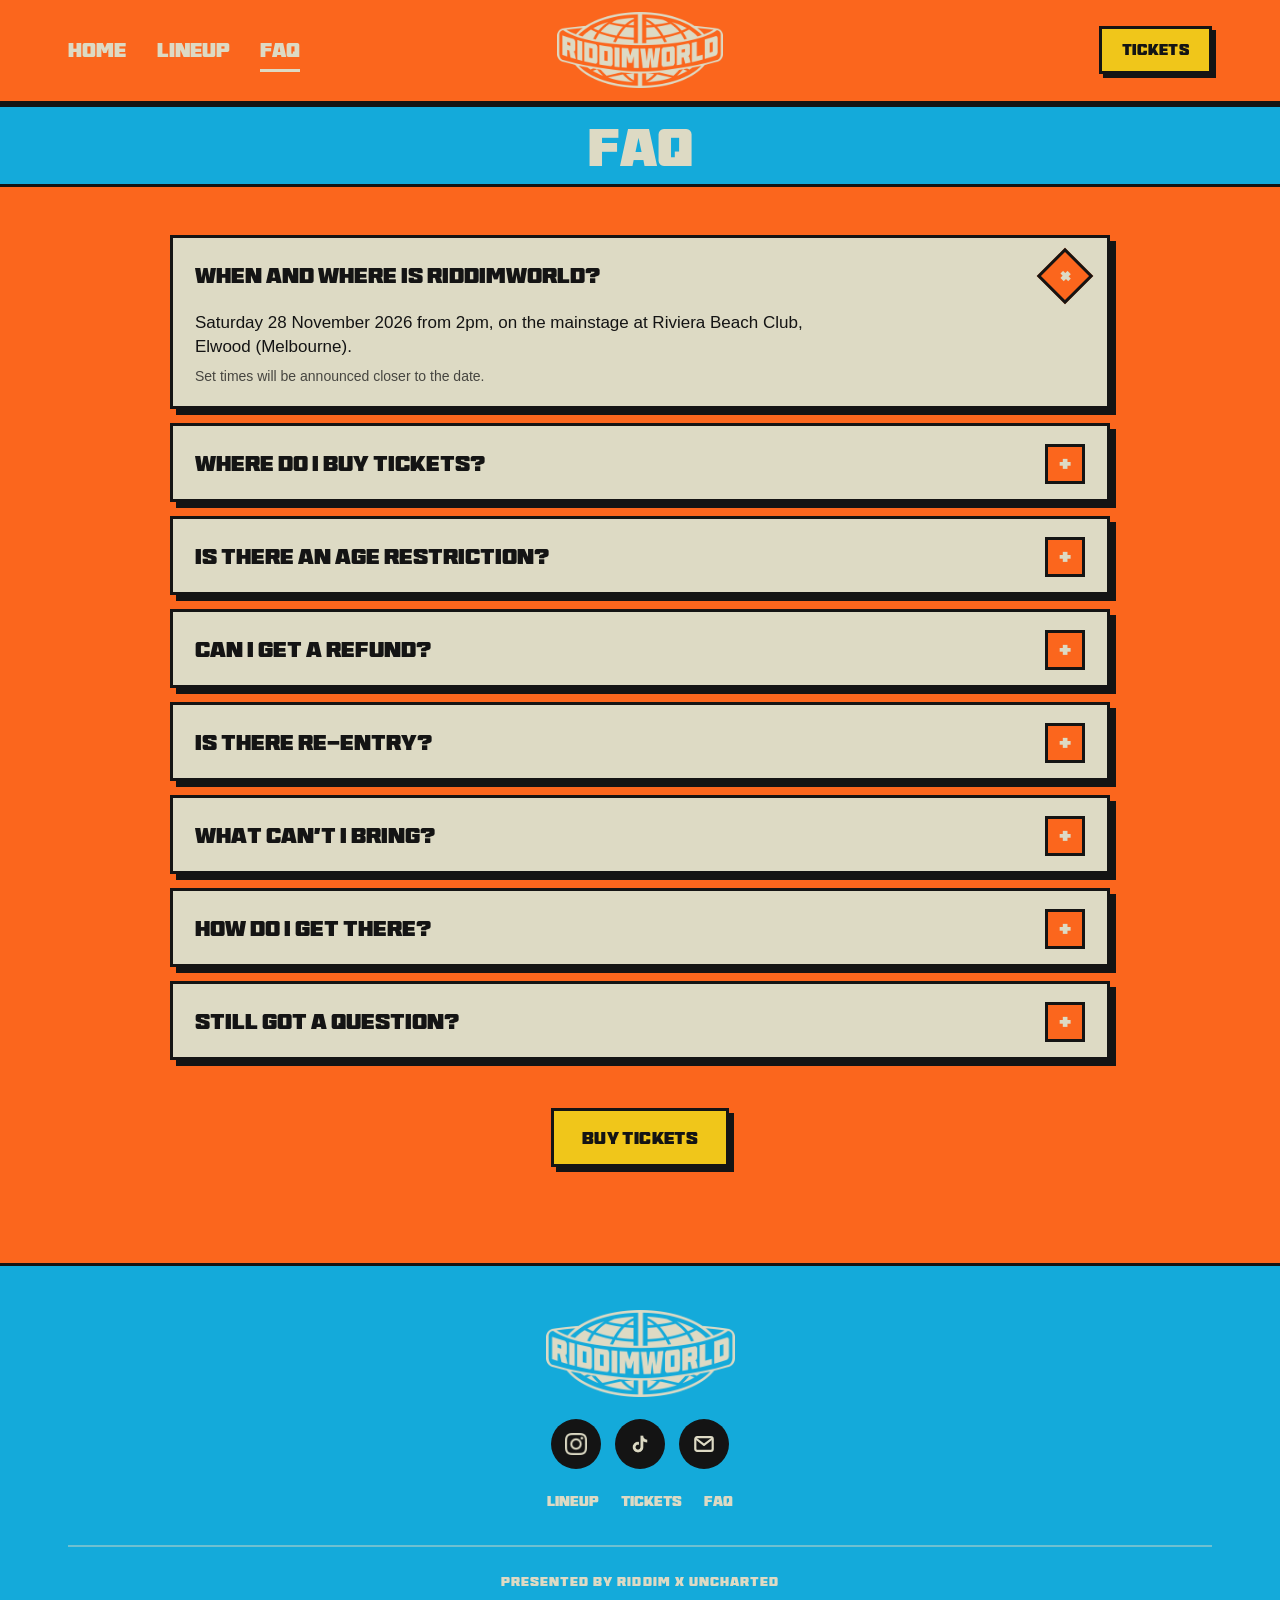
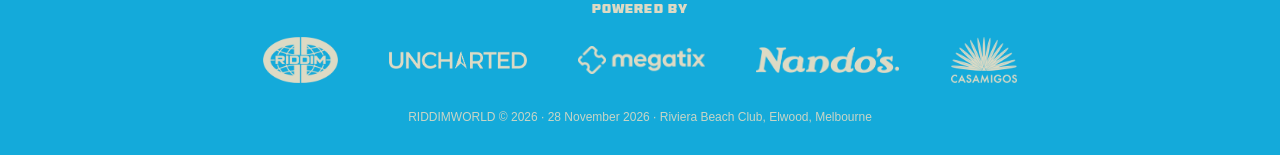
==== faq.html @ e8f15c2b "RIDDIMWORLD naming, contact email, SUPPORT tier, new tagline, footer credits, bigger nav + TikTok ic" ====
<!doctype html>
<html lang="en">
<head>
  <meta charset="utf-8">
  <meta name="viewport" content="width=device-width, initial-scale=1">
  <title>FAQ · RIDDIMWORLD</title>
  <meta name="description" content="Frequently asked questions for RIDDIMWORLD 2026 at Riviera Beach Club, Melbourne.">
  <meta name="theme-color" content="#fb661d">
  <!-- Social share preview (absolute URLs — update if the site moves to its own domain) -->
  <meta property="og:type" content="website">
  <meta property="og:title" content="FAQ · RIDDIMWORLD">
  <meta property="og:description" content="Frequently asked questions for RIDDIMWORLD 2026 at Riviera Beach Club, Melbourne.">
  <meta property="og:url" content="https://olu-git.github.io/riddimworld/faq.html">
  <meta property="og:image" content="https://olu-git.github.io/riddimworld/assets/og-image.jpg">
  <meta name="twitter:card" content="summary_large_image">
  <link rel="icon" type="image/png" href="assets/favicon.png">
  <link rel="apple-touch-icon" href="assets/apple-touch-icon.png">
  <link rel="preload" href="assets/fonts/BTBrikXL.woff" as="font" type="font/woff" crossorigin>
  <link rel="stylesheet" href="styles.css">
</head>
<body>

  <header class="site-header">
    <nav class="nav" aria-label="Main">
      <div class="nav-links">
        <a href="index.html">Home</a>
        <a href="index.html#lineup">Lineup</a>
        <a href="faq.html" aria-current="page">FAQ</a>
      </div>
      <a href="index.html" class="logo mask" aria-label="RIDDIMWORLD home"></a>
      <a href="tickets.html" class="btn nav-cta">Tickets</a>
    </nav>
  </header>

  <main>
    <h1 class="band">FAQ</h1>
    <section class="faq">
      <div class="wrap">
        <!-- DRAFT: answers marked TBC are waiting on official copy (the FAQ doc in Drive is still empty) -->
        <div class="faq-list">
        <details class="faq-item" open>
          <summary>When and where is RIDDIMWORLD?</summary>
          <div class="answer">Saturday 28 November 2026 from 2pm, on the mainstage at Riviera Beach Club, Elwood (Melbourne).<small>Set times will be announced closer to the date.</small></div>
        </details>
        <details class="faq-item">
          <summary>Where do I buy tickets?</summary>
          <div class="answer">Only through our <a href="tickets.html"><u>tickets page</u></a>, powered by Megatix.<small>Avoid third-party resellers. We can't guarantee tickets bought elsewhere.</small></div>
        </details>
        <details class="faq-item">
          <summary>Is there an age restriction?</summary>
          <div class="answer">Yes, RIDDIMWORLD is 18+.<small>Bring a valid photo ID. No ID, no entry.</small></div>
        </details>
        <details class="faq-item">
          <summary>Can I get a refund?</summary>
          <div class="answer">TBC<small>Refund and transfer terms follow the Megatix ticket policy for this event.</small></div>
        </details>
        <details class="faq-item">
          <summary>Is there re-entry?</summary>
          <div class="answer">TBC</div>
        </details>
        <details class="faq-item">
          <summary>What can't I bring?</summary>
          <div class="answer">TBC<small>A full list of prohibited items will be posted before the event.</small></div>
        </details>
        <details class="faq-item">
          <summary>How do I get there?</summary>
          <div class="answer">TBC<small>Transport, parking and rideshare details coming soon.</small></div>
        </details>
        <details class="faq-item">
          <summary>Still got a question?</summary>
          <div class="answer">Email us at <a href="mailto:info@riddim.com.au"><u>info@riddim.com.au</u></a> or DM <a href="https://www.instagram.com/riddimworld.au" target="_blank" rel="noopener"><u>@riddimworld.au</u></a> on Instagram.<small>Ticketing issues: support@megatix.com.au</small></div>
        </details>
        </div>
        <div class="faq-cta"><a class="btn" href="tickets.html">Buy Tickets</a></div>
      </div>
    </section>
  </main>

  <footer class="site-footer">
    <div class="wrap">
      <div class="footer-top">
        <a href="index.html" class="footer-logo mask" aria-label="RIDDIMWORLD home"></a>
        <div class="follow" aria-label="Follow RIDDIMWORLD">
          <a href="https://www.instagram.com/riddimworld.au" target="_blank" rel="noopener" aria-label="RIDDIMWORLD on Instagram"><span class="mask" style="--src:url(assets/icons/instagram.png)"></span></a>
          <a href="https://www.tiktok.com/@riddimworld.au" target="_blank" rel="noopener" aria-label="RIDDIMWORLD on TikTok"><span class="mask" style="--src:url(assets/icons/tiktok.png)"></span></a>
          <a href="mailto:info@riddim.com.au" aria-label="Email RIDDIMWORLD"><span class="mask" style="--src:url(assets/icons/email.svg)"></span></a>
        </div>
        <nav class="footer-nav" aria-label="Footer">
          <a href="index.html#lineup">Lineup</a>
          <a href="tickets.html">Tickets</a>
          <a href="faq.html">FAQ</a>
        </nav>
      </div>
      <div class="partners">
        <p class="label">Presented by RIDDIM x Uncharted</p>
        <p class="label">Powered by</p>
        <div class="partner-row">
          <span class="mask riddim" style="--src:url(assets/partners/riddim.png)" role="img" aria-label="RIDDIM"></span>
          <span class="mask uncharted" style="--src:url(assets/partners/uncharted.png)" role="img" aria-label="Uncharted"></span>
          <span class="mask megatix" style="--src:url(assets/partners/megatix.png)" role="img" aria-label="Megatix"></span>
          <span class="mask nandos" style="--src:url(assets/partners/nandos.png)" role="img" aria-label="Nando's"></span>
          <span class="mask casamigos" style="--src:url(assets/partners/casamigos.png)" role="img" aria-label="Casamigos"></span>
        </div>
      </div>
      <p class="footer-meta">RIDDIMWORLD © 2026 · 28 November 2026 · Riviera Beach Club, Elwood, Melbourne</p>
    </div>
  </footer>
</body>
</html>
---- styles.css ----
/* =====================================================================
   RIDDIMWORLD 2026 — shared styles
   Colours + type follow "RIDDIMWORLD Branding Guidelines V1.0"
   ===================================================================== */

@font-face {
  font-family: "BT Brik XL";
  src: url("assets/fonts/BTBrikXL.woff") format("woff");
  font-display: swap;
}

:root {
  /* Primary */
  --cream: #dddac4;
  --tangerine: #fb661d;
  --inferno: #ff3421;
  --aqua: #14aada;
  /* Secondary */
  --yellow: #f0c61a;
  --green: #3bab43;
  --navy: #342e72;
  --magenta: #e123cd;

  --ink: #141414;
  --display: "BT Brik XL", "Arial Black", Impact, sans-serif;            /* Headline */
  --sans: "Helvetica Neue", Helvetica, Arial, sans-serif;                /* Secondary + body */
  --gutter: clamp(16px, 4vw, 48px);
  --max: 1240px;
}

* { box-sizing: border-box; margin: 0; padding: 0; }
html { scroll-behavior: smooth; scroll-padding-top: 90px; }
body {
  min-height: 100vh; display: flex; flex-direction: column;
  background: var(--tangerine); color: var(--ink);
  font-family: var(--sans); font-weight: 500; line-height: 1.45;
  -webkit-font-smoothing: antialiased;
}
main { flex: 1; }
a { color: inherit; text-decoration: none; }
img { display: block; max-width: 100%; height: auto; }
h1, h2, h3, .display { font-family: var(--display); font-weight: 400; text-transform: uppercase; line-height: 1.02; }
.wrap { max-width: var(--max); margin: 0 auto; padding: 0 var(--gutter); }
.sr-only { position: absolute; width: 1px; height: 1px; overflow: hidden; clip: rect(0 0 0 0); white-space: nowrap; }

/* Single-colour brand marks: the PNGs are white-on-transparent, so they're used as masks
   and can take any palette colour via background-color. */
.mask { display: block; background: currentColor; -webkit-mask: var(--src) center / contain no-repeat; mask: var(--src) center / contain no-repeat; }

/* ---------- Buttons ---------- */
.btn {
  display: inline-flex; align-items: center; justify-content: center; gap: 8px;
  font-family: var(--display); text-transform: uppercase; font-size: 17px; letter-spacing: .02em;
  padding: 15px 28px 13px; border: 3px solid var(--ink);
  background: var(--yellow); color: var(--ink);
  box-shadow: 5px 5px 0 var(--ink); transition: transform .12s, box-shadow .12s;
}
.btn:hover { transform: translate(-2px, -2px); box-shadow: 7px 7px 0 var(--ink); }
.btn:active { transform: translate(2px, 2px); box-shadow: 2px 2px 0 var(--ink); }
.btn.ghost { background: var(--cream); }
.btn.dark { background: var(--ink); color: var(--cream); box-shadow: 5px 5px 0 var(--aqua); }
.btn.dark:hover { box-shadow: 7px 7px 0 var(--aqua); }

/* ---------- Header ---------- */
.site-header { position: sticky; top: 0; z-index: 50; background: var(--tangerine); border-bottom: 3px solid var(--ink); }
.nav {
  max-width: var(--max); margin: 0 auto; padding: 12px var(--gutter);
  display: grid; grid-template-columns: 1fr auto 1fr; align-items: center; gap: 12px;
}
.nav-links { display: flex; gap: clamp(14px, 2.4vw, 32px); font-family: var(--display); text-transform: uppercase; font-size: 20px; color: var(--cream); }
.nav-links a { position: relative; padding: 4px 0; }
.nav-links a::after {
  content: ""; position: absolute; left: 0; right: 0; bottom: -3px; height: 3px; background: var(--cream);
  transform: scaleX(0); transform-origin: left; transition: transform .2s;
}
.nav-links a:hover::after, .nav-links a[aria-current="page"]::after { transform: scaleX(1); }
.logo { width: clamp(120px, 13vw, 170px); aspect-ratio: 800 / 368; color: var(--cream); --src: url("assets/logo-riddimworld.png"); }
.nav-cta { justify-self: end; font-size: 15px; padding: 11px 20px 9px; box-shadow: 4px 4px 0 var(--ink); }
.nav-cta[aria-current="page"] { background: var(--cream); }

/* ---------- Section band (aqua title bar from the mockup) ---------- */
.band {
  background: var(--aqua); color: var(--cream); text-align: center;
  padding: 14px var(--gutter) 10px; font-size: clamp(28px, 4.4vw, 52px);
  border-top: 3px solid var(--ink); border-bottom: 3px solid var(--ink);
}

/* ---------- Hero ---------- */
.hero { background: var(--aqua); border-bottom: 3px solid var(--ink); }
.hero img { width: 100%; height: auto; }
.hero-bar {
  background: var(--inferno); color: var(--cream); border-bottom: 3px solid var(--ink);
}
.hero-bar .wrap {
  display: flex; flex-wrap: wrap; align-items: center; justify-content: space-between; gap: 16px 28px; padding-block: 18px;
}
.hero-bar p { font-family: var(--display); text-transform: uppercase; font-size: clamp(16px, 2vw, 24px); line-height: 1.15; }
.hero-bar p small { display: block; font-family: var(--sans); font-weight: 700; font-size: 14px; letter-spacing: .04em; opacity: .9; margin-top: 4px; }
.hero-bar .actions { display: flex; gap: 14px; flex-wrap: wrap; }

/* ---------- Marquee ("Meet your line-up", Afro Nation style) ---------- */
.marquee { background: var(--navy); color: var(--yellow); overflow: hidden; border-bottom: 3px solid var(--ink); }
.marquee-track { display: flex; width: max-content; animation: marquee 28s linear infinite; }
.marquee span {
  font-family: var(--display); text-transform: uppercase; white-space: nowrap;
  font-size: clamp(38px, 7vw, 96px); line-height: 1; padding: 18px 0 10px;
}
.marquee span::after { content: "✦"; color: var(--tangerine); margin: 0 .45em; font-size: .6em; vertical-align: .25em; }
@keyframes marquee { to { transform: translateX(-50%); } }
@media (prefers-reduced-motion: reduce) { .marquee-track { animation-duration: 60s; } }

/* ---------- Lineup ---------- */
.lineup { padding-bottom: 72px; }
.tier-title {
  display: flex; align-items: center; gap: 14px;
  margin: 56px 0 20px; color: var(--cream); font-size: clamp(22px, 2.6vw, 32px);
}
.tier-title::after { content: ""; flex: 1; height: 3px; background: var(--ink); }
.tier-title:first-child { margin-top: 44px; }
.cards { display: grid; gap: clamp(14px, 2vw, 24px); }
.cards.headliners { grid-template-columns: repeat(3, 1fr); }
/* 4 then 3, last row centred */
.cards.support { display: flex; flex-wrap: wrap; justify-content: center; }
.cards.support .card { width: calc((100% - 3 * clamp(14px, 2vw, 24px)) / 4); }
.cards.hosts { grid-template-columns: repeat(3, 1fr); }

.card { display: flex; flex-direction: column; gap: 10px; }
.photo {
  position: relative; aspect-ratio: 4 / 5; border-radius: 22px; overflow: hidden;
  border: 3px solid var(--ink); background: var(--c, var(--aqua));
  display: grid; place-items: center;
}
.photo img { position: absolute; inset: 0; width: 100%; height: 100%; object-fit: cover; object-position: top; transition: transform .35s; }
.card:hover .photo img { transform: scale(1.04); }
.photo .initial { font-family: var(--display); font-size: clamp(56px, 7vw, 96px); color: var(--cream); opacity: .9; }
.photo .badge {
  position: absolute; left: 0; bottom: 14px; z-index: 1;
  background: var(--inferno); color: var(--cream); font-family: var(--display); text-transform: uppercase;
  padding: 6px 14px 4px; font-size: clamp(18px, 2.2vw, 30px); line-height: 1;
}
.card h3 { color: var(--ink); font-size: clamp(15px, 1.5vw, 19px); }
.socials { display: flex; flex-wrap: wrap; gap: 12px; }
.socials a { width: 22px; height: 22px; color: var(--ink); transition: color .15s, transform .15s; }
.socials a:hover { color: var(--cream); transform: translateY(-2px); }
.cards.support .photo, .cards.hosts .photo { border-radius: 18px; }
.cards.support .socials a, .cards.hosts .socials a { width: 19px; height: 19px; }

/* ---------- Event info (home) ---------- */
.info { background: var(--cream); border-top: 3px solid var(--ink); border-bottom: 3px solid var(--ink); }
.info .wrap { display: grid; grid-template-columns: minmax(240px, 420px) 1fr; gap: clamp(24px, 5vw, 64px); align-items: center; padding-block: clamp(40px, 6vw, 80px); }
.info-flyer { width: 100%; border: 3px solid var(--ink); box-shadow: 10px 10px 0 var(--tangerine); }
.info h2 { font-size: clamp(30px, 4.4vw, 56px); color: var(--navy); margin-bottom: 22px; }
.facts { list-style: none; display: grid; grid-template-columns: 1fr 1fr; gap: 18px 28px; margin-bottom: 30px; }
.facts li { font-size: 17px; font-weight: 700; }
.facts li span {
  display: block; font-family: var(--display); text-transform: uppercase; font-size: 13px; letter-spacing: .04em;
  color: var(--tangerine); margin-bottom: 4px; font-weight: 400;
}
.facts a { text-decoration: underline; text-underline-offset: 3px; }

/* ---------- Ticket types ("What will your vibe be?") ---------- */
.vibes { padding: clamp(48px, 6vw, 84px) 0; }
.vibes h2 { color: var(--cream); font-size: clamp(30px, 5vw, 64px); text-align: center; margin-bottom: clamp(24px, 4vw, 44px); }
.vibe-grid { display: grid; grid-template-columns: 1fr 1fr; gap: clamp(16px, 3vw, 32px); }
.vibe {
  position: relative; overflow: hidden; display: flex; flex-direction: column; gap: 14px; min-height: 300px;
  padding: clamp(22px, 3vw, 36px); border: 3px solid var(--ink); box-shadow: 10px 10px 0 var(--ink);
  background: var(--aqua); color: var(--cream);
}
.vibe.vip { background: var(--navy); }
.vibe::before {
  content: ""; position: absolute; right: -60px; bottom: -40px; width: 320px; aspect-ratio: 800 / 368; opacity: .14;
  background: var(--cream); -webkit-mask: url("assets/logo-riddimworld.png") center / contain no-repeat; mask: url("assets/logo-riddimworld.png") center / contain no-repeat;
}
.vibe .kicker { font-family: var(--display); text-transform: uppercase; font-size: 14px; color: var(--yellow); }
.vibe h3 { font-size: clamp(28px, 3.6vw, 46px); }
.vibe p { max-width: 38ch; font-size: 16px; }
.vibe .btn { align-self: flex-start; margin-top: auto; position: relative; }

/* ---------- Tickets page ---------- */
.ticket-banner { height: clamp(170px, 28vw, 400px); background: #f2d6a8 url("assets/stage-banner.webp") center 65% / cover no-repeat; }
.tickets { padding: 36px 0 72px; }
.chips { display: flex; flex-wrap: wrap; justify-content: center; gap: 10px; margin-bottom: 28px; }
.chip {
  font-family: var(--display); text-transform: uppercase; font-size: clamp(13px, 1.4vw, 16px);
  padding: 8px 14px 6px; border: 3px solid var(--ink); background: var(--cream); color: var(--ink);
}
.chip:nth-child(2) { background: var(--inferno); color: var(--cream); }
.chip:nth-child(3) { background: var(--aqua); color: var(--cream); }
.chip:nth-child(4) { background: var(--navy); color: var(--cream); }
/* Megatix's white-label page is transparent around its ticket card, so the card sits straight on the brand background */
.ticket-embed { max-width: 860px; margin: 0 auto; }
.ticket-embed iframe { width: 100%; height: 700px; border: 0; display: block; }
.ticket-note { margin-top: 22px; text-align: center; font-size: 14px; font-weight: 700; }
.ticket-note a { text-decoration: underline; text-underline-offset: 3px; }

/* ---------- FAQ page ---------- */
.faq { padding: 48px 0 96px; }
.faq-list { max-width: 940px; margin: 0 auto; display: flex; flex-direction: column; gap: 14px; }
.faq-item { background: var(--cream); border: 3px solid var(--ink); box-shadow: 6px 6px 0 var(--ink); }
.faq-item summary {
  list-style: none; cursor: pointer; display: flex; justify-content: space-between; align-items: center; gap: 16px;
  padding: 18px 22px 15px; font-family: var(--display); text-transform: uppercase; font-size: clamp(16px, 2vw, 22px); line-height: 1.15;
}
.faq-item summary::-webkit-details-marker { display: none; }
.faq-item summary::after {
  content: "+"; flex: none; width: 34px; height: 34px; display: grid; place-items: center;
  background: var(--tangerine); color: var(--cream); border: 3px solid var(--ink); font-size: 22px; transition: transform .2s;
}
.faq-item[open] summary::after { transform: rotate(45deg); }
.faq-item .answer { padding: 0 22px 20px; font-size: 17px; max-width: 70ch; }
.faq-item .answer small { display: block; margin-top: 6px; font-size: 14px; opacity: .75; }
.faq-cta { text-align: center; margin-top: 48px; }

/* ---------- Footer ---------- */
.site-footer { background: var(--aqua); color: var(--cream); border-top: 3px solid var(--ink); padding: 44px 0 28px; }
.footer-top { display: flex; flex-direction: column; align-items: center; gap: 22px; }
.footer-logo { width: 190px; aspect-ratio: 800 / 368; color: var(--cream); --src: url("assets/logo-riddimworld.png"); }
.follow { display: flex; gap: 14px; }
.follow a {
  width: 50px; height: 50px; border-radius: 50%; background: var(--ink); color: var(--cream);
  display: grid; place-items: center; transition: transform .15s, background .15s;
}
.follow a:hover { transform: translateY(-3px); background: var(--navy); }
.follow .mask { width: 22px; height: 22px; }
.footer-nav { display: flex; gap: 22px; font-family: var(--display); text-transform: uppercase; font-size: 14px; }
.footer-nav a:hover { color: var(--ink); }
.partners { margin-top: 34px; padding-top: 26px; border-top: 2px solid rgba(221, 218, 196, .45); text-align: center; }
.partners .label { font-family: var(--display); text-transform: uppercase; font-size: 13px; letter-spacing: .08em; margin-bottom: 8px; }
.partners .label + .partner-row { margin-top: 18px; }
.partner-row { display: flex; flex-wrap: wrap; align-items: center; justify-content: center; gap: 22px clamp(24px, 4vw, 52px); }
.partner-row .mask { height: 34px; color: var(--cream); }
.partner-row .riddim { height: 46px; aspect-ratio: 3130 / 1920; }
.partner-row .uncharted { aspect-ratio: 790 / 103; height: 18px; }
.partner-row .megatix { aspect-ratio: 906 / 200; height: 28px; }
.partner-row .nandos { aspect-ratio: 2133 / 387; height: 26px; }
.partner-row .casamigos { aspect-ratio: 300 / 207; height: 46px; }
.footer-meta { text-align: center; font-size: 12px; margin-top: 26px; opacity: .9; }

/* ---------- Responsive ---------- */
@media (max-width: 960px) {
  .cards.support .card { width: calc((100% - 2 * clamp(14px, 2vw, 24px)) / 3); }
  .info .wrap { grid-template-columns: 1fr; }
  .info-flyer { max-width: 420px; }
}
@media (max-width: 720px) {
  .nav { grid-template-columns: auto 1fr auto; }
  .logo { grid-column: 1; grid-row: 1; }
  .nav-cta { grid-column: 3; grid-row: 1; }
  .nav-links { grid-column: 1 / -1; grid-row: 2; justify-content: center; font-size: 17px; }
  .cards.headliners, .cards.hosts { grid-template-columns: repeat(2, 1fr); }
  .cards.support .card { width: calc((100% - clamp(14px, 2vw, 24px)) / 2); }
  .cards.support .card:last-child:nth-child(odd) .photo { aspect-ratio: 4 / 5; }
  /* odd card out (e.g. NSG) spans the full row instead of sitting alone */
  .cards .card:last-child:nth-child(odd) { grid-column: 1 / -1; }
  .cards .card:last-child:nth-child(odd) .photo { aspect-ratio: 16 / 10; }
  .vibe-grid { grid-template-columns: 1fr; }
  .facts { grid-template-columns: 1fr; }
  .hero-bar .wrap { flex-direction: column; align-items: flex-start; }
  .hero-bar .actions, .info-actions { width: 100%; }
  .hero-bar .actions .btn, .info-actions .btn { flex: 1; padding-inline: 12px; font-size: 15px; }
  .ticket-embed iframe { height: 85vh; }
}
.info-actions { display: flex; gap: 14px; flex-wrap: wrap; }

/* ---------- Lineup entrance: acts slide in from off-screen, in billing order ---------- */
.lineup { overflow-x: clip; }
.js-slide .card { opacity: 0; transform: translateX(var(--from, -110vw)); }
.js-slide .card.in {
  opacity: 1; transform: none;
  transition: transform .9s cubic-bezier(.2, .9, .25, 1.05) var(--delay, 0s), opacity .4s ease var(--delay, 0s);
}

/* TikTok glyph is drawn smaller within its PNG, so scale it up to match Instagram/Email */
.follow a[aria-label*="TikTok"] .mask { width: 28px; height: 28px; }
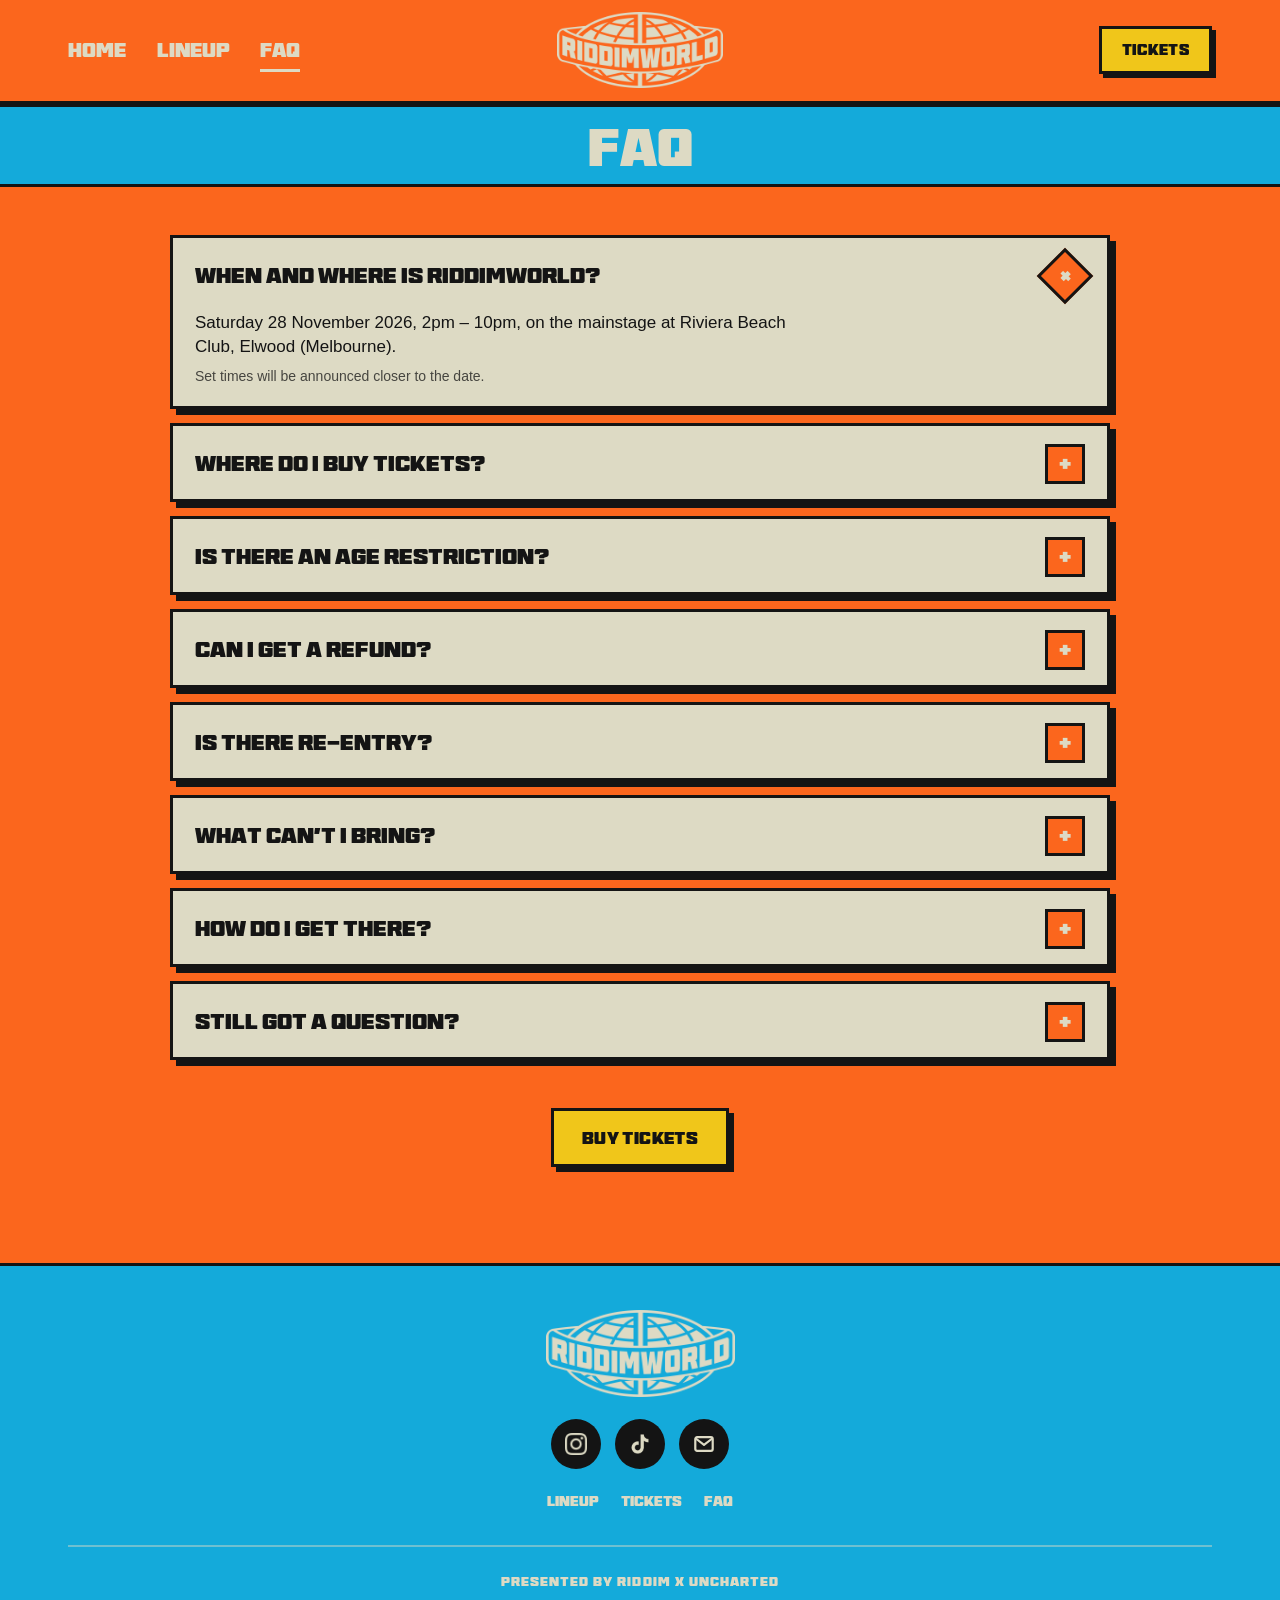
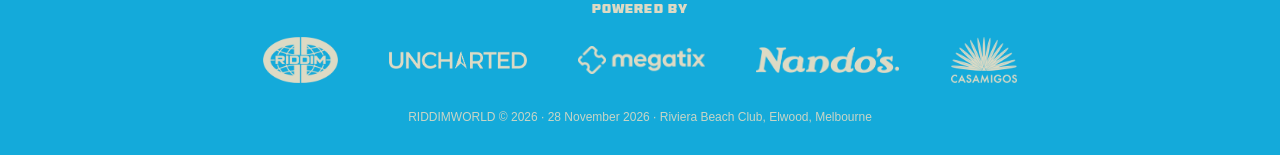
==== commit 735d5b5b: "Event time 2pm – 10pm (per Megatix listing) Co-Authored-By: Claude Opus 5.5 <noreply@anthropic.com>" ====
--- a/faq.html
+++ b/faq.html
@@ -40,7 +40,7 @@
         <div class="faq-list">
         <details class="faq-item" open>
           <summary>When and where is RIDDIMWORLD?</summary>
-          <div class="answer">Saturday 28 November 2026 from 2pm, on the mainstage at Riviera Beach Club, Elwood (Melbourne).<small>Set times will be announced closer to the date.</small></div>
+          <div class="answer">Saturday 28 November 2026, 2pm – 10pm, on the mainstage at Riviera Beach Club, Elwood (Melbourne).<small>Set times will be announced closer to the date.</small></div>
         </details>
         <details class="faq-item">
           <summary>Where do I buy tickets?</summary>
--- a/styles.css
+++ b/styles.css
@@ -272,4 +272,4 @@
 }
 
 /* TikTok glyph is drawn smaller within its PNG, so scale it up to match Instagram/Email */
-.follow a[aria-label*="TikTok"] .mask { width: 28px; height: 28px; }
+.follow a[aria-label*="TikTok"] .mask { width: 32px; height: 32px; }
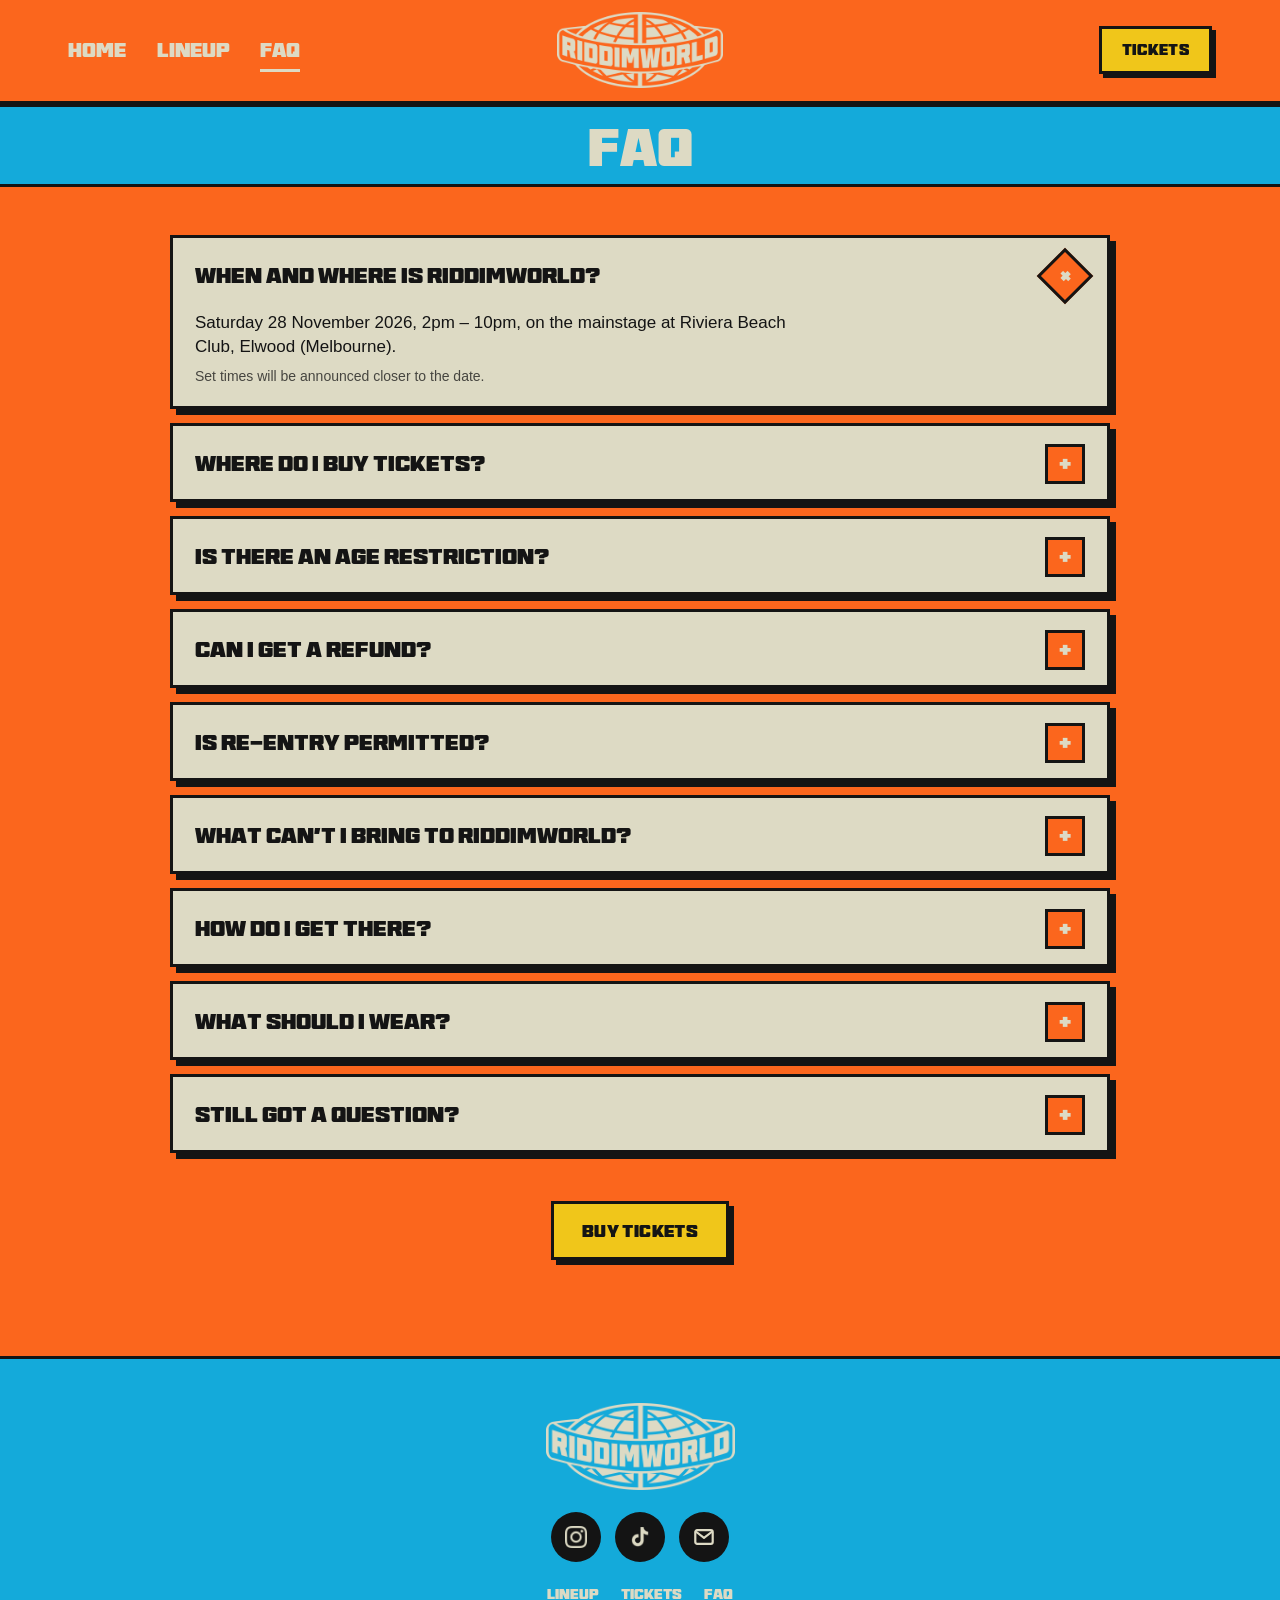
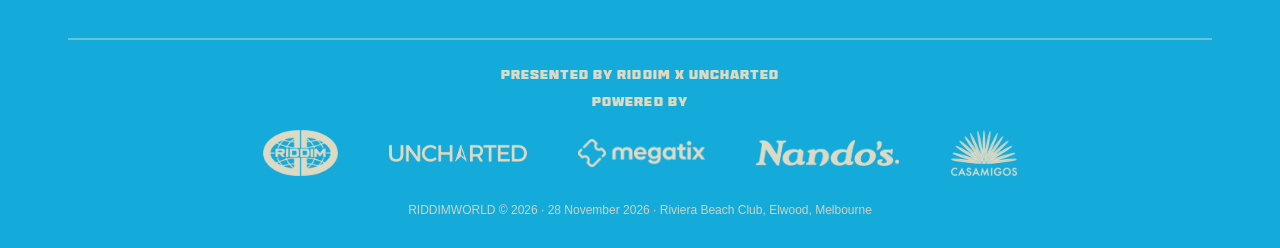
==== commit 6bb5ea69: "Add official FAQ copy: refunds, re-entry, prohibited items, getting there, what to wear Co-Authored-" ====
--- a/faq.html
+++ b/faq.html
@@ -36,7 +36,6 @@
     <h1 class="band">FAQ</h1>
     <section class="faq">
       <div class="wrap">
-        <!-- DRAFT: answers marked TBC are waiting on official copy (the FAQ doc in Drive is still empty) -->
         <div class="faq-list">
         <details class="faq-item" open>
           <summary>When and where is RIDDIMWORLD?</summary>
@@ -52,19 +51,23 @@
         </details>
         <details class="faq-item">
           <summary>Can I get a refund?</summary>
-          <div class="answer">TBC<small>Refund and transfer terms follow the Megatix ticket policy for this event.</small></div>
+          <div class="answer"><p>All ticket sales are final, and refunds will not be provided for change of mind or inability to attend. Refunds may be available to customers who selected Refundable Ticket Protection at checkout, subject to XCover’s terms and conditions. If you did not purchase this protection, you will not be eligible for a refund except where required by Australian Consumer Law or in the event of an event cancellation or other circumstances where a refund is required by law.</p><p>For more information about your ticket protection, please refer to your XCover policy.</p></div>
         </details>
         <details class="faq-item">
-          <summary>Is there re-entry?</summary>
-          <div class="answer">TBC</div>
+          <summary>Is re-entry permitted?</summary>
+          <div class="answer"><p>No, RIDDIMWORLD operates a strict no re-entry policy. Once you leave the festival, you will not be permitted to return, so please plan accordingly.</p></div>
         </details>
         <details class="faq-item">
-          <summary>What can't I bring?</summary>
-          <div class="answer">TBC<small>A full list of prohibited items will be posted before the event.</small></div>
+          <summary>What can’t I bring to RIDDIMWORLD?</summary>
+          <div class="answer"><p>For the safety and comfort of all attendees, the following items are not permitted inside RIDDIMWORLD:</p><ul><li>Alcohol or beverages purchased outside the venue</li><li>Illegal drugs or prohibited substances</li><li>Weapons, including knives and items that could be used as weapons</li><li>Glass bottles, glass containers or other breakable glass items</li><li>Professional cameras, recording equipment or drones without prior approval</li><li>Large bags, suitcases or oversized backpacks</li><li>Flares, fireworks, smoke bombs or other pyrotechnics</li><li>Any item that could pose a safety risk to other attendees</li><li>Any items prohibited by the venue or event security</li></ul><p>All attendees are subject to security screening upon entry. RIDDIMWORLD reserves the right to refuse entry or confiscate prohibited items in accordance with venue policies and applicable law.</p><p>Please note that this list may be updated before the event.</p></div>
         </details>
         <details class="faq-item">
           <summary>How do I get there?</summary>
-          <div class="answer">TBC<small>Transport, parking and rideshare details coming soon.</small></div>
+          <div class="answer"><p>RIDDIMWORLD will take place at Riviera Beach Club, located at <a href="https://www.google.com/maps/search/?api=1&amp;query=42B+Marine+Parade+Elwood+VIC+3184" target="_blank" rel="noopener"><u>42B Marine Parade, Elwood VIC 3184</u></a>.</p><ul><li><strong>Public Transport:</strong> We recommend taking public transport to the venue. Tram routes 16 and 96 service the St Kilda area, with a walk to the venue. Plan your journey using the <a href="https://www.ptv.vic.gov.au/" target="_blank" rel="noopener"><u>PTV website</u></a>.</li><li><strong>Rideshare &amp; Drop-off:</strong> Uber and taxis are recommended. Please allow extra time for traffic and follow event-day drop-off instructions, which will be shared closer to the event.</li><li><strong>Parking:</strong> Parking in the surrounding area is limited, so we recommend using public transport or rideshare where possible.</li></ul><p>Plan your trip ahead of time and allow extra time to get to the festival.</p></div>
+        </details>
+        <details class="faq-item">
+          <summary>What should I wear?</summary>
+          <div class="answer"><p>RIDDIMWORLD is an outdoor festival, so come dressed for a day in the sun! We recommend festival fits, breathable clothing and comfortable footwear such as sneakers, as you'll be on your feet dancing throughout the day.</p></div>
         </details>
         <details class="faq-item">
           <summary>Still got a question?</summary>
--- a/styles.css
+++ b/styles.css
@@ -271,5 +271,9 @@
   transition: transform .9s cubic-bezier(.2, .9, .25, 1.05) var(--delay, 0s), opacity .4s ease var(--delay, 0s);
 }
 
-/* TikTok glyph is drawn smaller within its PNG, so scale it up to match Instagram/Email */
-.follow a[aria-label*="TikTok"] .mask { width: 32px; height: 32px; }
+/* TikTok icon file is trimmed to the glyph; 20px here matches its previous on-screen size */
+.follow a[aria-label*="TikTok"] .mask { width: 20px; height: 20px; }
+
+.faq-item .answer p + p, .faq-item .answer ul + p, .faq-item .answer p + ul { margin-top: 10px; }
+.faq-item .answer ul { padding-left: 22px; display: grid; gap: 6px; }
+.faq-item .answer a { text-underline-offset: 3px; }
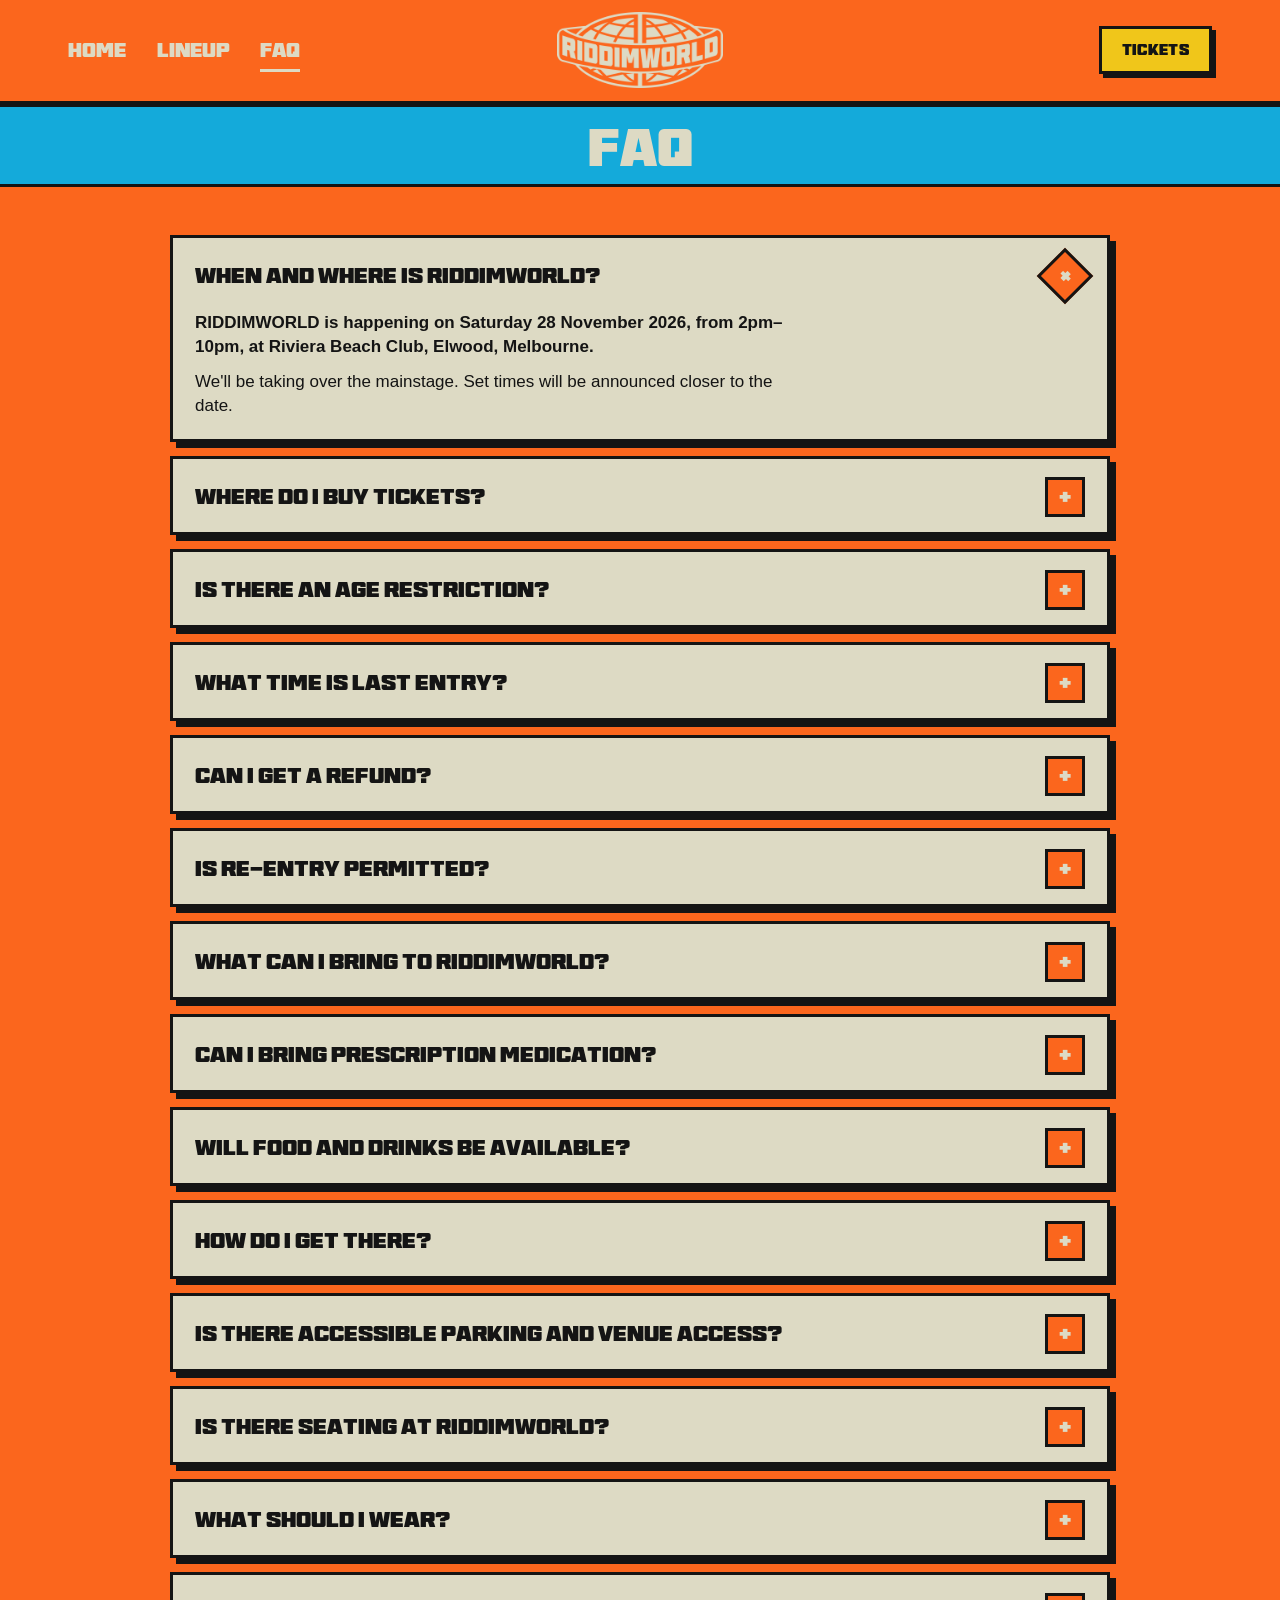
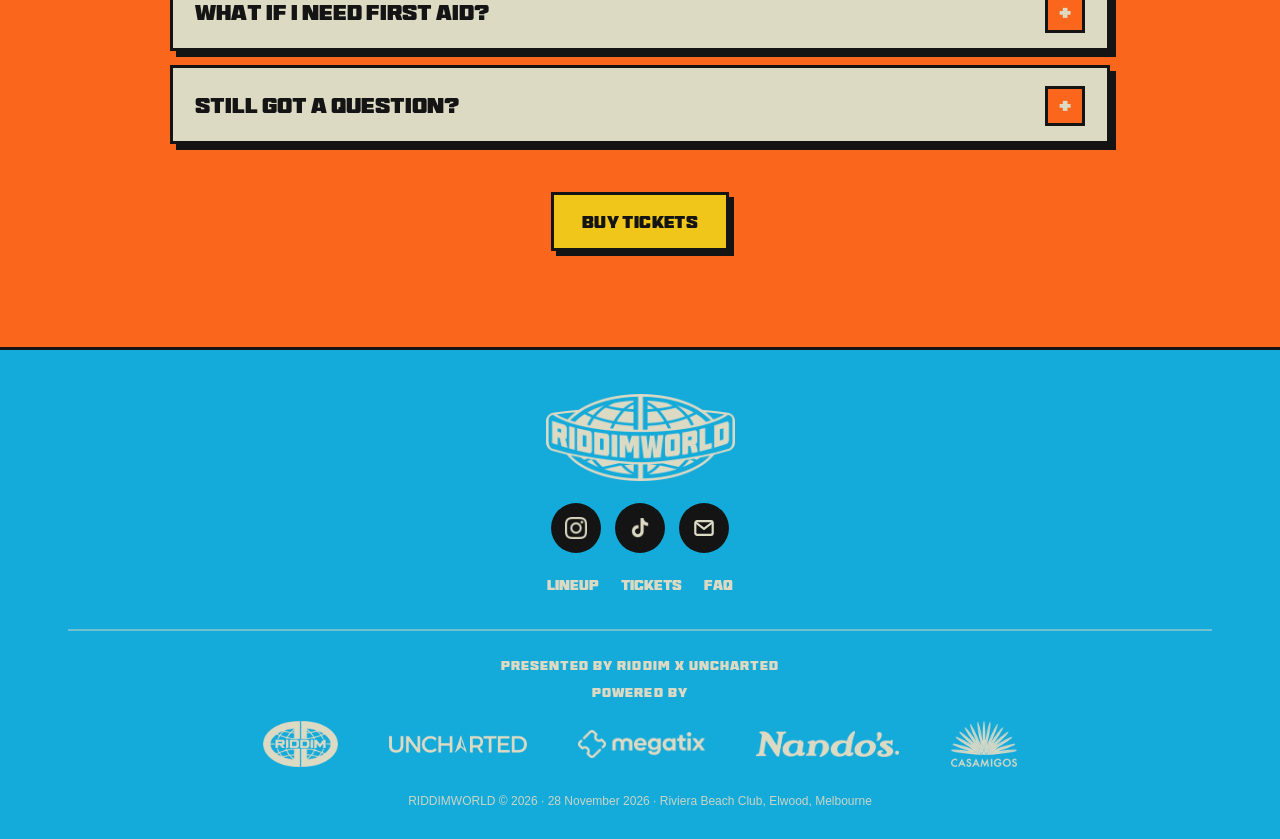
==== commit dbfc03bf: "Update FAQ from Meron's WEBSITE FAQ doc (15 questions incl. last entry, medication, food, accessibil" ====
--- a/faq.html
+++ b/faq.html
@@ -10,8 +10,8 @@
   <meta property="og:type" content="website">
   <meta property="og:title" content="FAQ · RIDDIMWORLD">
   <meta property="og:description" content="Frequently asked questions for RIDDIMWORLD 2026 at Riviera Beach Club, Melbourne.">
-  <meta property="og:url" content="https://olu-git.github.io/riddimworld/faq.html">
-  <meta property="og:image" content="https://olu-git.github.io/riddimworld/assets/og-image.jpg">
+  <meta property="og:url" content="https://riddimworld.com.au/faq.html">
+  <meta property="og:image" content="https://riddimworld.com.au/assets/og-image.jpg">
   <meta name="twitter:card" content="summary_large_image">
   <link rel="icon" type="image/png" href="assets/favicon.png">
   <link rel="apple-touch-icon" href="assets/apple-touch-icon.png">
@@ -39,39 +39,63 @@
         <div class="faq-list">
         <details class="faq-item" open>
           <summary>When and where is RIDDIMWORLD?</summary>
-          <div class="answer">Saturday 28 November 2026, 2pm – 10pm, on the mainstage at Riviera Beach Club, Elwood (Melbourne).<small>Set times will be announced closer to the date.</small></div>
+          <div class="answer"><p><strong>RIDDIMWORLD is happening on Saturday 28 November 2026, from 2pm–10pm, at Riviera Beach Club, Elwood, Melbourne.</strong></p><p>We'll be taking over the mainstage. Set times will be announced closer to the date.</p></div>
         </details>
         <details class="faq-item">
           <summary>Where do I buy tickets?</summary>
-          <div class="answer">Only through our <a href="tickets.html"><u>tickets page</u></a>, powered by Megatix.<small>Avoid third-party resellers. We can't guarantee tickets bought elsewhere.</small></div>
+          <div class="answer"><p>Tickets are only available through our <a href="tickets.html"><u>tickets page</u></a>, powered by Megatix.</p><p>Avoid third-party resellers. We can't guarantee tickets purchased elsewhere.</p></div>
         </details>
         <details class="faq-item">
           <summary>Is there an age restriction?</summary>
-          <div class="answer">Yes, RIDDIMWORLD is 18+.<small>Bring a valid photo ID. No ID, no entry.</small></div>
+          <div class="answer"><p>Yes, RIDDIMWORLD is strictly 18+.</p><p>You'll need to bring valid physical photo ID. Accepted ID includes an Australian or international driver's licence, learner permit, passport or state/territory proof of age card.</p><p><strong>No ID, no entry.</strong></p></div>
+        </details>
+        <details class="faq-item">
+          <summary>What time is last entry?</summary>
+          <div class="answer"><p><strong>Last entry is 9pm.</strong> Make sure you arrive before then!</p></div>
         </details>
         <details class="faq-item">
           <summary>Can I get a refund?</summary>
-          <div class="answer"><p>All ticket sales are final, and refunds will not be provided for change of mind or inability to attend. Refunds may be available to customers who selected Refundable Ticket Protection at checkout, subject to XCover’s terms and conditions. If you did not purchase this protection, you will not be eligible for a refund except where required by Australian Consumer Law or in the event of an event cancellation or other circumstances where a refund is required by law.</p><p>For more information about your ticket protection, please refer to your XCover policy.</p></div>
+          <div class="answer"><p>All ticket sales are final. Refunds won't be provided for change of mind or inability to attend.</p><p>Refunds may be available if you selected Refundable Ticket Protection at checkout, subject to XCover's terms and conditions.</p><p>If you didn't purchase this protection, refunds will only be provided where required under Australian Consumer Law or in the event of a cancellation or other circumstances where a refund is required by law.</p><p>For more information, please refer to your XCover policy.</p></div>
         </details>
         <details class="faq-item">
           <summary>Is re-entry permitted?</summary>
-          <div class="answer"><p>No, RIDDIMWORLD operates a strict no re-entry policy. Once you leave the festival, you will not be permitted to return, so please plan accordingly.</p></div>
+          <div class="answer"><p>No. RIDDIMWORLD has a strict no re-entry policy. Once you leave the festival, you won't be able to come back in, so plan accordingly.</p></div>
         </details>
         <details class="faq-item">
-          <summary>What can’t I bring to RIDDIMWORLD?</summary>
-          <div class="answer"><p>For the safety and comfort of all attendees, the following items are not permitted inside RIDDIMWORLD:</p><ul><li>Alcohol or beverages purchased outside the venue</li><li>Illegal drugs or prohibited substances</li><li>Weapons, including knives and items that could be used as weapons</li><li>Glass bottles, glass containers or other breakable glass items</li><li>Professional cameras, recording equipment or drones without prior approval</li><li>Large bags, suitcases or oversized backpacks</li><li>Flares, fireworks, smoke bombs or other pyrotechnics</li><li>Any item that could pose a safety risk to other attendees</li><li>Any items prohibited by the venue or event security</li></ul><p>All attendees are subject to security screening upon entry. RIDDIMWORLD reserves the right to refuse entry or confiscate prohibited items in accordance with venue policies and applicable law.</p><p>Please note that this list may be updated before the event.</p></div>
+          <summary>What can I bring to RIDDIMWORLD?</summary>
+          <div class="answer"><p>A few things to keep in mind before heading down:</p><ul><li>Empty water bottles are allowed.</li><li>Sunscreen lotion is allowed.</li><li>Mobile phones and GoPros are allowed.</li></ul><p>The following items are not permitted:</p><ul><li>Alcohol or drinks purchased outside the venue</li><li>Illegal drugs or prohibited substances</li><li>Weapons or dangerous items, including knives, laser pointers and selfie sticks</li><li>Glass bottles or containers</li><li>Large bags, suitcases or oversized backpacks</li><li>Umbrellas, portable seating, tables, eskies, tents or sun shelters</li><li>Flags, poles, signage, promotional materials or political messaging</li><li>Professional cameras or recording equipment without prior approval</li><li>Drones</li><li>Flares, fireworks, smoke bombs, confetti or streamers</li><li>Bikes, skateboards, scooters and other personal transport devices</li><li>Animals, excluding authorised guide dogs</li></ul><p>All attendees will be subject to security screening. Security may also prohibit additional items where considered necessary.</p></div>
+        </details>
+        <details class="faq-item">
+          <summary>Can I bring prescription medication?</summary>
+          <div class="answer"><p>Yes, but it must be in its original packaging, with the pharmacy label clearly showing your name.</p><p>Please only bring the amount you need for the duration of the event. Medication that doesn't meet these requirements may not be permitted inside.</p></div>
+        </details>
+        <details class="faq-item">
+          <summary>Will food and drinks be available?</summary>
+          <div class="answer"><p>Yes! Food and beverage options will be available throughout the venue.</p></div>
         </details>
         <details class="faq-item">
           <summary>How do I get there?</summary>
-          <div class="answer"><p>RIDDIMWORLD will take place at Riviera Beach Club, located at <a href="https://www.google.com/maps/search/?api=1&amp;query=42B+Marine+Parade+Elwood+VIC+3184" target="_blank" rel="noopener"><u>42B Marine Parade, Elwood VIC 3184</u></a>.</p><ul><li><strong>Public Transport:</strong> We recommend taking public transport to the venue. Tram routes 16 and 96 service the St Kilda area, with a walk to the venue. Plan your journey using the <a href="https://www.ptv.vic.gov.au/" target="_blank" rel="noopener"><u>PTV website</u></a>.</li><li><strong>Rideshare &amp; Drop-off:</strong> Uber and taxis are recommended. Please allow extra time for traffic and follow event-day drop-off instructions, which will be shared closer to the event.</li><li><strong>Parking:</strong> Parking in the surrounding area is limited, so we recommend using public transport or rideshare where possible.</li></ul><p>Plan your trip ahead of time and allow extra time to get to the festival.</p></div>
+          <div class="answer"><p>RIDDIMWORLD is taking place at Riviera Beach Club, <a href="https://www.google.com/maps/search/?api=1&amp;query=42B+Marine+Parade+Elwood+VIC+3184" target="_blank" rel="noopener"><u>42B Marine Parade, Elwood VIC 3184</u></a>.</p><h4>Public Transport</h4><p>We recommend catching public transport where possible.</p><ul><li><strong>Tram 16:</strong> Get off at Luna Park / The Esplanade (Stop 138), then walk approximately 15 minutes to the venue.</li><li><strong>Trams 96 and 12:</strong> Travel to St Kilda, then walk approximately 15 minutes to the marina.</li></ul><p>Plan your journey using the <a href="https://www.ptv.vic.gov.au/" target="_blank" rel="noopener"><u>PTV website</u></a>.</p><h4>Rideshare &amp; Drop-off</h4><p>Uber and taxis are recommended. The surrounding roads can get busy, so allow extra time.</p><p>For a smoother drop-off, the venue recommends using Dickens Street and walking across at the pedestrian lights. Please avoid stopping directly on Marine Parade.</p><p>We'll share any additional event-day rideshare instructions closer to the date.</p><h4>Parking</h4><p>Parking around Elwood and St Kilda is very limited. There is no general public parking within the marina complex, so we recommend using public transport or rideshare.</p></div>
+        </details>
+        <details class="faq-item">
+          <summary>Is there accessible parking and venue access?</summary>
+          <div class="answer"><p>The event grounds are wheelchair accessible, with a mix of grass and concrete areas. Please keep in mind that the grass may become soft or muddy if it rains.</p><p>Accessible parking must be arranged directly with Riviera Beach Club in advance. It cannot be organised on event day. Please contact <a href="mailto:info@rivierabeachclub.com.au"><u>info@rivierabeachclub.com.au</u></a> to make arrangements.</p><p>A dedicated accessible toilet is located to the right of the mainstage.</p><p>Companion Card holders are entitled to an additional ticket for their carer. Please bring your Companion Card alongside your event ticket.</p><p>Please note that the VIP area is located upstairs and accessed via stairs.</p></div>
+        </details>
+        <details class="faq-item">
+          <summary>Is there seating at RIDDIMWORLD?</summary>
+          <div class="answer"><p>RIDDIMWORLD is a standing-only festival, with no reserved or dedicated seating in the General Admission areas.</p><p>Please note that portable chairs and other seating are not permitted inside the venue.</p></div>
         </details>
         <details class="faq-item">
           <summary>What should I wear?</summary>
-          <div class="answer"><p>RIDDIMWORLD is an outdoor festival, so come dressed for a day in the sun! We recommend festival fits, breathable clothing and comfortable footwear such as sneakers, as you'll be on your feet dancing throughout the day.</p></div>
+          <div class="answer"><p>RIDDIMWORLD is an outdoor festival, so come dressed for a day in the sun!</p><p>We recommend festival fits, breathable clothing and comfortable footwear like sneakers. You'll be on your feet dancing throughout the day.</p></div>
+        </details>
+        <details class="faq-item">
+          <summary>What if I need first aid?</summary>
+          <div class="answer"><p>First responders will be onsite throughout the festival. Any security staff member can direct you to First Aid if needed.</p></div>
         </details>
         <details class="faq-item">
           <summary>Still got a question?</summary>
-          <div class="answer">Email us at <a href="mailto:info@riddim.com.au"><u>info@riddim.com.au</u></a> or DM <a href="https://www.instagram.com/riddimworld.au" target="_blank" rel="noopener"><u>@riddimworld.au</u></a> on Instagram.<small>Ticketing issues: support@megatix.com.au</small></div>
+          <div class="answer"><p>Give us a shout!</p><p>Email us at <a href="mailto:info@riddim.com.au"><u>info@riddim.com.au</u></a> or DM <a href="https://www.instagram.com/riddimworld.au" target="_blank" rel="noopener"><u>@riddimworld.au</u></a> on Instagram.</p><p>For ticketing issues, contact <a href="mailto:support@megatix.com.au"><u>support@megatix.com.au</u></a>.</p></div>
         </details>
         </div>
         <div class="faq-cta"><a class="btn" href="tickets.html">Buy Tickets</a></div>
--- a/styles.css
+++ b/styles.css
@@ -253,10 +253,10 @@
   .cards.support .card:last-child:nth-child(odd) .photo { aspect-ratio: 4 / 5; }
   /* odd card out (e.g. NSG) spans the full row instead of sitting alone */
   .cards .card:last-child:nth-child(odd) { grid-column: 1 / -1; }
-  .cards .card:last-child:nth-child(odd) .photo { aspect-ratio: 16 / 10; }
+  .cards .card:last-child:nth-child(odd) .photo { aspect-ratio: 5 / 4; }
   .vibe-grid { grid-template-columns: 1fr; }
   .facts { grid-template-columns: 1fr; }
-  .hero-bar .wrap { flex-direction: column; align-items: flex-start; }
+  .hero-bar .wrap { flex-direction: column; align-items: stretch; }
   .hero-bar .actions, .info-actions { width: 100%; }
   .hero-bar .actions .btn, .info-actions .btn { flex: 1; padding-inline: 12px; font-size: 15px; }
   .ticket-embed iframe { height: 85vh; }
@@ -277,3 +277,8 @@
 .faq-item .answer p + p, .faq-item .answer ul + p, .faq-item .answer p + ul { margin-top: 10px; }
 .faq-item .answer ul { padding-left: 22px; display: grid; gap: 6px; }
 .faq-item .answer a { text-underline-offset: 3px; }
+
+/* Hero bar now holds just the two buttons, centred */
+.hero-bar .wrap { justify-content: center; }
+.faq-item .answer h4 { font-family: var(--display); font-weight: 400; text-transform: uppercase; font-size: 15px; color: var(--tangerine); margin-top: 16px; }
+.faq-item .answer ul + ul, .faq-item .answer p + h4 { margin-top: 10px; }
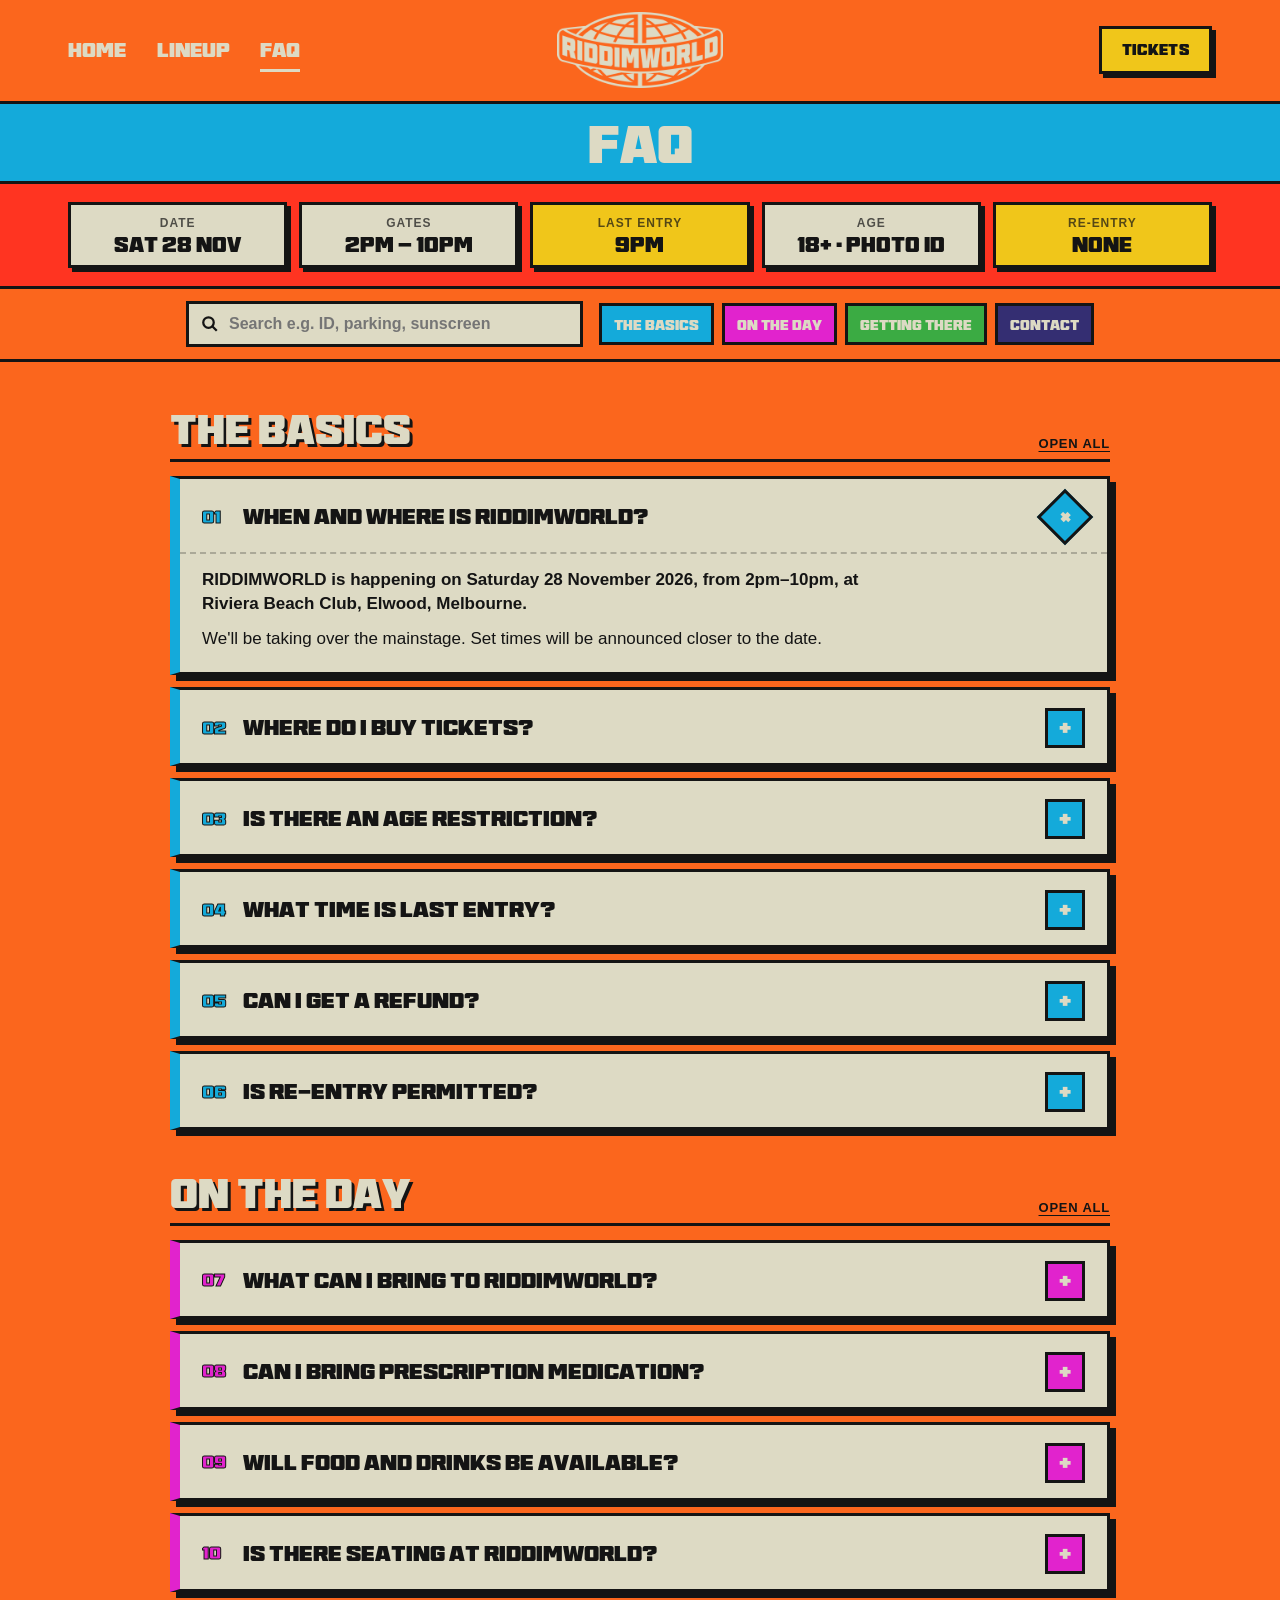
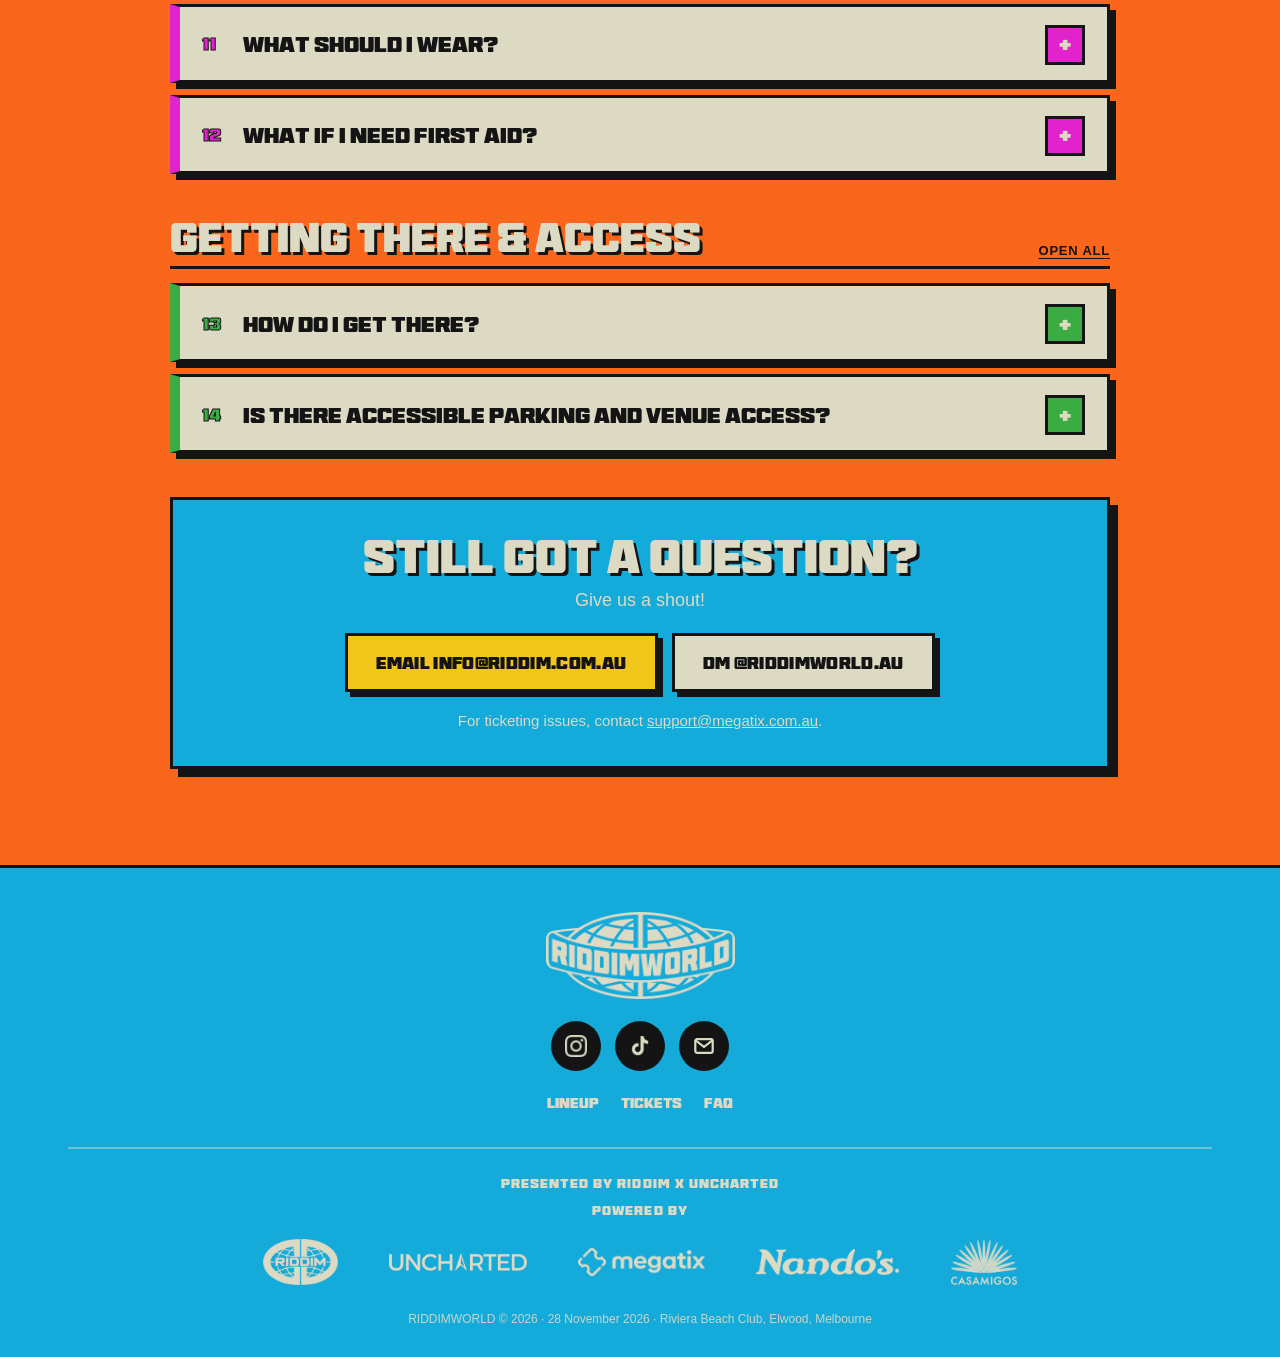
==== commit 1bcc6b73: "Redesign FAQ: key details strip, search, colour-coded sections, allowed/not-permitted boxes, transpo" ====
--- a/faq.html
+++ b/faq.html
@@ -16,7 +16,7 @@
   <link rel="icon" type="image/png" href="assets/favicon.png">
   <link rel="apple-touch-icon" href="assets/apple-touch-icon.png">
   <link rel="preload" href="assets/fonts/BTBrikXL.woff" as="font" type="font/woff" crossorigin>
-  <link rel="stylesheet" href="styles.css">
+  <link rel="stylesheet" href="styles.css?v=faq2">
 </head>
 <body>
 
@@ -34,71 +34,161 @@
 
   <main>
     <h1 class="band">FAQ</h1>
-    <section class="faq">
+
+    <!-- 1. At-a-glance strip: the answers most people come for, before they even open a question -->
+    <section class="fx-glance" aria-label="Key details">
+      <div class="wrap fx-glance-row">
+        <div class="fx-fact"><span>Date</span><b>Sat 28 Nov</b></div>
+        <div class="fx-fact"><span>Gates</span><b>2pm – 10pm</b></div>
+        <div class="fx-fact hot"><span>Last entry</span><b>9pm</b></div>
+        <div class="fx-fact"><span>Age</span><b>18+ · Photo ID</b></div>
+        <div class="fx-fact hot"><span>Re-entry</span><b>None</b></div>
+      </div>
+    </section>
+
+    <!-- 2. Sticky search + category jump bar -->
+    <div class="fx-tools">
+      <div class="wrap fx-tools-row">
+        <label class="fx-search">
+          <span class="sr-only">Search the FAQ</span>
+          <input id="fx-q" type="search" placeholder="Search e.g. ID, parking, sunscreen" autocomplete="off">
+        </label>
+        <nav class="fx-chips" aria-label="FAQ sections">
+          <a href="#basics" style="--c:var(--aqua)">The Basics</a>
+          <a href="#on-the-day" style="--c:var(--magenta)">On the Day</a>
+          <a href="#getting-there" style="--c:var(--green)">Getting There</a>
+          <a href="#contact" style="--c:var(--navy)">Contact</a>
+        </nav>
+      </div>
+    </div>
+
+    <section class="faq fx">
       <div class="wrap">
-        <div class="faq-list">
-        <details class="faq-item" open>
-          <summary>When and where is RIDDIMWORLD?</summary>
-          <div class="answer"><p><strong>RIDDIMWORLD is happening on Saturday 28 November 2026, from 2pm–10pm, at Riviera Beach Club, Elwood, Melbourne.</strong></p><p>We'll be taking over the mainstage. Set times will be announced closer to the date.</p></div>
-        </details>
-        <details class="faq-item">
-          <summary>Where do I buy tickets?</summary>
-          <div class="answer"><p>Tickets are only available through our <a href="tickets.html"><u>tickets page</u></a>, powered by Megatix.</p><p>Avoid third-party resellers. We can't guarantee tickets purchased elsewhere.</p></div>
-        </details>
-        <details class="faq-item">
-          <summary>Is there an age restriction?</summary>
-          <div class="answer"><p>Yes, RIDDIMWORLD is strictly 18+.</p><p>You'll need to bring valid physical photo ID. Accepted ID includes an Australian or international driver's licence, learner permit, passport or state/territory proof of age card.</p><p><strong>No ID, no entry.</strong></p></div>
-        </details>
-        <details class="faq-item">
-          <summary>What time is last entry?</summary>
-          <div class="answer"><p><strong>Last entry is 9pm.</strong> Make sure you arrive before then!</p></div>
-        </details>
-        <details class="faq-item">
-          <summary>Can I get a refund?</summary>
-          <div class="answer"><p>All ticket sales are final. Refunds won't be provided for change of mind or inability to attend.</p><p>Refunds may be available if you selected Refundable Ticket Protection at checkout, subject to XCover's terms and conditions.</p><p>If you didn't purchase this protection, refunds will only be provided where required under Australian Consumer Law or in the event of a cancellation or other circumstances where a refund is required by law.</p><p>For more information, please refer to your XCover policy.</p></div>
-        </details>
-        <details class="faq-item">
-          <summary>Is re-entry permitted?</summary>
-          <div class="answer"><p>No. RIDDIMWORLD has a strict no re-entry policy. Once you leave the festival, you won't be able to come back in, so plan accordingly.</p></div>
-        </details>
-        <details class="faq-item">
-          <summary>What can I bring to RIDDIMWORLD?</summary>
-          <div class="answer"><p>A few things to keep in mind before heading down:</p><ul><li>Empty water bottles are allowed.</li><li>Sunscreen lotion is allowed.</li><li>Mobile phones and GoPros are allowed.</li></ul><p>The following items are not permitted:</p><ul><li>Alcohol or drinks purchased outside the venue</li><li>Illegal drugs or prohibited substances</li><li>Weapons or dangerous items, including knives, laser pointers and selfie sticks</li><li>Glass bottles or containers</li><li>Large bags, suitcases or oversized backpacks</li><li>Umbrellas, portable seating, tables, eskies, tents or sun shelters</li><li>Flags, poles, signage, promotional materials or political messaging</li><li>Professional cameras or recording equipment without prior approval</li><li>Drones</li><li>Flares, fireworks, smoke bombs, confetti or streamers</li><li>Bikes, skateboards, scooters and other personal transport devices</li><li>Animals, excluding authorised guide dogs</li></ul><p>All attendees will be subject to security screening. Security may also prohibit additional items where considered necessary.</p></div>
-        </details>
-        <details class="faq-item">
-          <summary>Can I bring prescription medication?</summary>
-          <div class="answer"><p>Yes, but it must be in its original packaging, with the pharmacy label clearly showing your name.</p><p>Please only bring the amount you need for the duration of the event. Medication that doesn't meet these requirements may not be permitted inside.</p></div>
-        </details>
-        <details class="faq-item">
-          <summary>Will food and drinks be available?</summary>
-          <div class="answer"><p>Yes! Food and beverage options will be available throughout the venue.</p></div>
-        </details>
-        <details class="faq-item">
-          <summary>How do I get there?</summary>
-          <div class="answer"><p>RIDDIMWORLD is taking place at Riviera Beach Club, <a href="https://www.google.com/maps/search/?api=1&amp;query=42B+Marine+Parade+Elwood+VIC+3184" target="_blank" rel="noopener"><u>42B Marine Parade, Elwood VIC 3184</u></a>.</p><h4>Public Transport</h4><p>We recommend catching public transport where possible.</p><ul><li><strong>Tram 16:</strong> Get off at Luna Park / The Esplanade (Stop 138), then walk approximately 15 minutes to the venue.</li><li><strong>Trams 96 and 12:</strong> Travel to St Kilda, then walk approximately 15 minutes to the marina.</li></ul><p>Plan your journey using the <a href="https://www.ptv.vic.gov.au/" target="_blank" rel="noopener"><u>PTV website</u></a>.</p><h4>Rideshare &amp; Drop-off</h4><p>Uber and taxis are recommended. The surrounding roads can get busy, so allow extra time.</p><p>For a smoother drop-off, the venue recommends using Dickens Street and walking across at the pedestrian lights. Please avoid stopping directly on Marine Parade.</p><p>We'll share any additional event-day rideshare instructions closer to the date.</p><h4>Parking</h4><p>Parking around Elwood and St Kilda is very limited. There is no general public parking within the marina complex, so we recommend using public transport or rideshare.</p></div>
-        </details>
-        <details class="faq-item">
-          <summary>Is there accessible parking and venue access?</summary>
-          <div class="answer"><p>The event grounds are wheelchair accessible, with a mix of grass and concrete areas. Please keep in mind that the grass may become soft or muddy if it rains.</p><p>Accessible parking must be arranged directly with Riviera Beach Club in advance. It cannot be organised on event day. Please contact <a href="mailto:info@rivierabeachclub.com.au"><u>info@rivierabeachclub.com.au</u></a> to make arrangements.</p><p>A dedicated accessible toilet is located to the right of the mainstage.</p><p>Companion Card holders are entitled to an additional ticket for their carer. Please bring your Companion Card alongside your event ticket.</p><p>Please note that the VIP area is located upstairs and accessed via stairs.</p></div>
-        </details>
-        <details class="faq-item">
-          <summary>Is there seating at RIDDIMWORLD?</summary>
-          <div class="answer"><p>RIDDIMWORLD is a standing-only festival, with no reserved or dedicated seating in the General Admission areas.</p><p>Please note that portable chairs and other seating are not permitted inside the venue.</p></div>
-        </details>
-        <details class="faq-item">
-          <summary>What should I wear?</summary>
-          <div class="answer"><p>RIDDIMWORLD is an outdoor festival, so come dressed for a day in the sun!</p><p>We recommend festival fits, breathable clothing and comfortable footwear like sneakers. You'll be on your feet dancing throughout the day.</p></div>
-        </details>
-        <details class="faq-item">
-          <summary>What if I need first aid?</summary>
-          <div class="answer"><p>First responders will be onsite throughout the festival. Any security staff member can direct you to First Aid if needed.</p></div>
-        </details>
-        <details class="faq-item">
-          <summary>Still got a question?</summary>
-          <div class="answer"><p>Give us a shout!</p><p>Email us at <a href="mailto:info@riddim.com.au"><u>info@riddim.com.au</u></a> or DM <a href="https://www.instagram.com/riddimworld.au" target="_blank" rel="noopener"><u>@riddimworld.au</u></a> on Instagram.</p><p>For ticketing issues, contact <a href="mailto:support@megatix.com.au"><u>support@megatix.com.au</u></a>.</p></div>
-        </details>
-        </div>
-        <div class="faq-cta"><a class="btn" href="tickets.html">Buy Tickets</a></div>
+
+        <!-- ===== THE BASICS ===== -->
+        <div class="fx-group" id="basics" style="--c:var(--aqua)">
+          <div class="fx-group-head"><h2>The Basics</h2><button class="fx-toggle" type="button">Open all</button></div>
+          <div class="faq-list">
+            <details class="faq-item" open>
+              <summary><i>01</i>When and where is RIDDIMWORLD?</summary>
+              <div class="answer"><p><strong>RIDDIMWORLD is happening on Saturday 28 November 2026, from 2pm–10pm, at Riviera Beach Club, Elwood, Melbourne.</strong></p><p>We'll be taking over the mainstage. Set times will be announced closer to the date.</p></div>
+            </details>
+            <details class="faq-item">
+              <summary><i>02</i>Where do I buy tickets?</summary>
+              <div class="answer"><p>Tickets are only available through our <a href="tickets.html"><u>tickets page</u></a>, powered by Megatix.</p><p>Avoid third-party resellers. We can't guarantee tickets purchased elsewhere.</p><p class="fx-inline-cta"><a class="btn" href="tickets.html">Buy Tickets</a></p></div>
+            </details>
+            <details class="faq-item">
+              <summary><i>03</i>Is there an age restriction?</summary>
+              <div class="answer"><p>Yes, RIDDIMWORLD is strictly 18+.</p><p>You'll need to bring valid physical photo ID. Accepted ID includes an Australian or international driver's licence, learner permit, passport or state/territory proof of age card.</p><p class="fx-callout"><strong>No ID, no entry.</strong></p></div>
+            </details>
+            <details class="faq-item">
+              <summary><i>04</i>What time is last entry?</summary>
+              <div class="answer"><p><strong>Last entry is 9pm.</strong> Make sure you arrive before then!</p></div>
+            </details>
+            <details class="faq-item">
+              <summary><i>05</i>Can I get a refund?</summary>
+              <div class="answer"><p>All ticket sales are final. Refunds won't be provided for change of mind or inability to attend.</p><p>Refunds may be available if you selected Refundable Ticket Protection at checkout, subject to XCover's terms and conditions.</p><p>If you didn't purchase this protection, refunds will only be provided where required under Australian Consumer Law or in the event of a cancellation or other circumstances where a refund is required by law.</p><p>For more information, please refer to your XCover policy.</p></div>
+            </details>
+            <details class="faq-item">
+              <summary><i>06</i>Is re-entry permitted?</summary>
+              <div class="answer"><p>No. RIDDIMWORLD has a strict no re-entry policy. Once you leave the festival, you won't be able to come back in, so plan accordingly.</p></div>
+            </details>
+          </div>
+        </div>
+
+        <!-- ===== ON THE DAY ===== -->
+        <div class="fx-group" id="on-the-day" style="--c:var(--magenta)">
+          <div class="fx-group-head"><h2>On the Day</h2><button class="fx-toggle" type="button">Open all</button></div>
+          <div class="faq-list">
+            <details class="faq-item">
+              <summary><i>07</i>What can I bring to RIDDIMWORLD?</summary>
+              <div class="answer">
+                <p>A few things to keep in mind before heading down:</p>
+                <div class="fx-split">
+                  <div class="fx-box yes">
+                    <h4>Allowed</h4>
+                    <ul><li>Empty water bottles are allowed.</li><li>Sunscreen lotion is allowed.</li><li>Mobile phones and GoPros are allowed.</li></ul>
+                  </div>
+                  <div class="fx-box no">
+                    <h4>The following items are not permitted</h4>
+                    <ul><li>Alcohol or drinks purchased outside the venue</li><li>Illegal drugs or prohibited substances</li><li>Weapons or dangerous items, including knives, laser pointers and selfie sticks</li><li>Glass bottles or containers</li><li>Large bags, suitcases or oversized backpacks</li><li>Umbrellas, portable seating, tables, eskies, tents or sun shelters</li><li>Flags, poles, signage, promotional materials or political messaging</li><li>Professional cameras or recording equipment without prior approval</li><li>Drones</li><li>Flares, fireworks, smoke bombs, confetti or streamers</li><li>Bikes, skateboards, scooters and other personal transport devices</li><li>Animals, excluding authorised guide dogs</li></ul>
+                  </div>
+                </div>
+                <p>All attendees will be subject to security screening. Security may also prohibit additional items where considered necessary.</p>
+              </div>
+            </details>
+            <details class="faq-item">
+              <summary><i>08</i>Can I bring prescription medication?</summary>
+              <div class="answer"><p>Yes, but it must be in its original packaging, with the pharmacy label clearly showing your name.</p><p>Please only bring the amount you need for the duration of the event. Medication that doesn't meet these requirements may not be permitted inside.</p></div>
+            </details>
+            <details class="faq-item">
+              <summary><i>09</i>Will food and drinks be available?</summary>
+              <div class="answer"><p>Yes! Food and beverage options will be available throughout the venue.</p></div>
+            </details>
+            <details class="faq-item">
+              <summary><i>10</i>Is there seating at RIDDIMWORLD?</summary>
+              <div class="answer"><p>RIDDIMWORLD is a standing-only festival, with no reserved or dedicated seating in the General Admission areas.</p><p>Please note that portable chairs and other seating are not permitted inside the venue.</p></div>
+            </details>
+            <details class="faq-item">
+              <summary><i>11</i>What should I wear?</summary>
+              <div class="answer"><p>RIDDIMWORLD is an outdoor festival, so come dressed for a day in the sun!</p><p>We recommend festival fits, breathable clothing and comfortable footwear like sneakers. You'll be on your feet dancing throughout the day.</p></div>
+            </details>
+            <details class="faq-item">
+              <summary><i>12</i>What if I need first aid?</summary>
+              <div class="answer"><p>First responders will be onsite throughout the festival. Any security staff member can direct you to First Aid if needed.</p></div>
+            </details>
+          </div>
+        </div>
+
+        <!-- ===== GETTING THERE & ACCESS ===== -->
+        <div class="fx-group" id="getting-there" style="--c:var(--green)">
+          <div class="fx-group-head"><h2>Getting There &amp; Access</h2><button class="fx-toggle" type="button">Open all</button></div>
+          <div class="faq-list">
+            <details class="faq-item">
+              <summary><i>13</i>How do I get there?</summary>
+              <div class="answer">
+                <p>RIDDIMWORLD is taking place at Riviera Beach Club, <a href="https://www.google.com/maps/search/?api=1&amp;query=42B+Marine+Parade+Elwood+VIC+3184" target="_blank" rel="noopener"><u>42B Marine Parade, Elwood VIC 3184</u></a>.</p>
+                <div class="fx-cards">
+                  <div class="fx-card">
+                    <h4>Public Transport</h4>
+                    <p>We recommend catching public transport where possible.</p>
+                    <ul><li><strong>Tram 16:</strong> Get off at Luna Park / The Esplanade (Stop 138), then walk approximately 15 minutes to the venue.</li><li><strong>Trams 96 and 12:</strong> Travel to St Kilda, then walk approximately 15 minutes to the marina.</li></ul>
+                    <p>Plan your journey using the <a href="https://www.ptv.vic.gov.au/" target="_blank" rel="noopener"><u>PTV website</u></a>.</p>
+                  </div>
+                  <div class="fx-card">
+                    <h4>Rideshare &amp; Drop-off</h4>
+                    <p>Uber and taxis are recommended. The surrounding roads can get busy, so allow extra time.</p>
+                    <p>For a smoother drop-off, the venue recommends using Dickens Street and walking across at the pedestrian lights. Please avoid stopping directly on Marine Parade.</p>
+                    <p>We'll share any additional event-day rideshare instructions closer to the date.</p>
+                  </div>
+                  <div class="fx-card">
+                    <h4>Parking</h4>
+                    <p>Parking around Elwood and St Kilda is very limited. There is no general public parking within the marina complex, so we recommend using public transport or rideshare.</p>
+                  </div>
+                </div>
+                <p class="fx-inline-cta"><a class="btn ghost" href="https://www.google.com/maps/dir/?api=1&amp;destination=42B+Marine+Parade+Elwood+VIC+3184" target="_blank" rel="noopener">Get directions</a></p>
+              </div>
+            </details>
+            <details class="faq-item">
+              <summary><i>14</i>Is there accessible parking and venue access?</summary>
+              <div class="answer"><p>The event grounds are wheelchair accessible, with a mix of grass and concrete areas. Please keep in mind that the grass may become soft or muddy if it rains.</p><p>Accessible parking must be arranged directly with Riviera Beach Club in advance. It cannot be organised on event day. Please contact <a href="mailto:info@rivierabeachclub.com.au"><u>info@rivierabeachclub.com.au</u></a> to make arrangements.</p><p>A dedicated accessible toilet is located to the right of the mainstage.</p><p>Companion Card holders are entitled to an additional ticket for their carer. Please bring your Companion Card alongside your event ticket.</p><p>Please note that the VIP area is located upstairs and accessed via stairs.</p></div>
+            </details>
+          </div>
+        </div>
+
+        <p class="fx-empty" hidden>No matches. Try another word, or ask us below.</p>
+
+        <!-- ===== CONTACT (was question 15, now a panel) ===== -->
+        <div class="fx-contact" id="contact">
+          <h2>Still got a question?</h2>
+          <p>Give us a shout!</p>
+          <div class="fx-contact-row">
+            <a class="btn" href="mailto:info@riddim.com.au">Email info@riddim.com.au</a>
+            <a class="btn ghost" href="https://www.instagram.com/riddimworld.au" target="_blank" rel="noopener">DM @riddimworld.au</a>
+          </div>
+          <p class="fx-small">For ticketing issues, contact <a href="mailto:support@megatix.com.au"><u>support@megatix.com.au</u></a>.</p>
+        </div>
+
       </div>
     </section>
   </main>
@@ -132,5 +222,6 @@
       <p class="footer-meta">RIDDIMWORLD © 2026 · 28 November 2026 · Riviera Beach Club, Elwood, Melbourne</p>
     </div>
   </footer>
+  <script src="faq.js"></script>
 </body>
 </html>
--- a/styles.css
+++ b/styles.css
@@ -82,7 +82,7 @@
 .band {
   background: var(--aqua); color: var(--cream); text-align: center;
   padding: 14px var(--gutter) 10px; font-size: clamp(28px, 4.4vw, 52px);
-  border-top: 3px solid var(--ink); border-bottom: 3px solid var(--ink);
+  border-bottom: 3px solid var(--ink); /* header above already draws the top line */
 }
 
 /* ---------- Hero ---------- */
@@ -282,3 +282,92 @@
 .hero-bar .wrap { justify-content: center; }
 .faq-item .answer h4 { font-family: var(--display); font-weight: 400; text-transform: uppercase; font-size: 15px; color: var(--tangerine); margin-top: 16px; }
 .faq-item .answer ul + ul, .faq-item .answer p + h4 { margin-top: 10px; }
+
+/* ---------- FAQ: key details strip, search, sections, allowed/not-permitted, transport cards, contact panel ---------- */
+/* ---- At-a-glance strip ---- */
+.fx-glance { background: var(--inferno); border-bottom: 3px solid var(--ink); }
+.fx-glance-row { display: grid; grid-template-columns: repeat(5, 1fr); gap: 12px; padding-block: 18px; }
+.fx-fact { background: var(--cream); border: 3px solid var(--ink); box-shadow: 4px 4px 0 var(--ink); padding: 10px 12px 8px; text-align: center; }
+.fx-fact span { display: block; font-size: 12px; font-weight: 700; text-transform: uppercase; letter-spacing: .08em; opacity: .7; }
+.fx-fact b { display: block; font-family: var(--display); font-weight: 400; text-transform: uppercase; font-size: clamp(15px, 1.7vw, 21px); line-height: 1.1; margin-top: 2px; }
+.fx-fact.hot { background: var(--yellow); }
+
+/* ---- Sticky search + chips ---- */
+.fx-tools { position: sticky; top: var(--hdr, 72px); z-index: 40; background: var(--tangerine); border-bottom: 3px solid var(--ink); }
+.fx-tools-row { display: flex; gap: 12px 16px; align-items: center; padding-block: 12px; max-width: 1004px; }
+.fx-search { flex: 1 1 260px; }
+.fx-search input { width: 100%; font: 600 16px var(--sans); padding: 11px 14px 11px 40px; border: 3px solid var(--ink); background: var(--cream) no-repeat 12px center / 18px;
+  background-image: url("data:image/svg+xml,%3Csvg xmlns='http://www.w3.org/2000/svg' viewBox='0 0 24 24' fill='none' stroke='%23141414' stroke-width='3'%3E%3Ccircle cx='10' cy='10' r='7'/%3E%3Cpath d='m21 21-6-6'/%3E%3C/svg%3E"); }
+.fx-search input:focus { outline: 3px solid var(--aqua); outline-offset: 2px; }
+.fx-chips { display: flex; gap: 8px; flex-wrap: nowrap; overflow-x: auto; scrollbar-width: none; }
+.fx-chips a { flex: none; font-family: var(--display); text-transform: uppercase; font-size: 14px; padding: 9px 12px 7px; border: 3px solid var(--ink); background: var(--c); color: var(--cream); }
+.fx-chips a:hover { transform: translate(-1px,-1px); box-shadow: 3px 3px 0 var(--ink); }
+
+/* ---- Groups ---- */
+.fx .faq-list { gap: 12px; }
+.fx-group { max-width: 940px; margin: 0 auto 44px; scroll-margin-top: calc(var(--hdr, 72px) + 90px); }
+.fx-group-head { display: flex; justify-content: space-between; align-items: end; gap: 12px; margin-bottom: 14px; padding-bottom: 8px; border-bottom: 3px solid var(--ink); }
+.fx-group-head h2 { font-size: clamp(26px, 3.4vw, 40px); color: var(--cream); -webkit-text-stroke: 0; text-shadow: 3px 3px 0 var(--ink); }
+.fx-toggle { font: 700 13px var(--sans); text-transform: uppercase; letter-spacing: .06em; background: none; border: 0; cursor: pointer; text-decoration: underline; text-underline-offset: 3px; color: var(--ink); }
+
+/* Numbered, colour-keyed questions */
+.fx .faq-item { border-left-width: 10px; border-left-color: var(--c); transition: transform .12s, box-shadow .12s; }
+.fx .faq-item:not([open]):hover { transform: translate(-2px,-2px); box-shadow: 8px 8px 0 var(--ink); }
+.fx .faq-item summary { justify-content: flex-start; }
+.fx .faq-item summary::after { margin-left: auto; background: var(--c); }
+.fx .faq-item summary i { font-style: normal; flex: none; font-size: .8em; color: var(--c); -webkit-text-stroke: 1px var(--ink); min-width: 2.1ch; }
+.fx .faq-item[open] summary { border-bottom: 2px dashed rgba(20,20,20,.25); margin-bottom: 14px; }
+.fx .faq-item .answer { max-width: none; }
+.fx .faq-item .answer > p, .fx .faq-item .answer > ul { max-width: 70ch; }
+.fx .faq-item .answer h4 { color: var(--ink); margin-top: 0; margin-bottom: 8px; }
+.fx-callout { display: inline-block; background: var(--inferno); color: var(--cream); padding: 6px 12px 4px; border: 3px solid var(--ink); font-family: var(--display); text-transform: uppercase; }
+.fx-callout strong { font-weight: 400; }
+.fx-inline-cta { margin-top: 16px !important; }
+.fx-inline-cta .btn { font-size: 15px; padding: 11px 20px 9px; }
+
+/* Allowed / not permitted */
+.fx-split { display: grid; grid-template-columns: 1fr 1.7fr; gap: 14px; margin: 14px 0; }
+.fx-box { border: 3px solid var(--ink); padding: 14px 16px; }
+.fx-box.yes { background: #d6ecd2; }
+.fx-box.no  { background: #f6d2c9; }
+.fx-box.yes h4 { color: var(--green) !important; }
+.fx-box.no  h4 { color: var(--inferno) !important; }
+.fx-box ul { list-style: none; padding-left: 0 !important; font-size: 15.5px; }
+.fx-box li { position: relative; padding-left: 26px; }
+.fx-box li::before { position: absolute; left: 0; top: 0; font-weight: 900; }
+.fx-box.yes li::before { content: "✓"; color: var(--green); }
+.fx-box.no  li::before { content: "✕"; color: var(--inferno); }
+.fx-box.no ul { columns: 2; column-gap: 22px; display: block; }
+.fx-box.no li { break-inside: avoid; margin-bottom: 6px; }
+
+/* Transport cards */
+.fx-cards { display: grid; grid-template-columns: 1.3fr 1.3fr 1fr; gap: 14px; margin: 14px 0 4px; }
+.fx-card { background: #fff8; border: 3px solid var(--ink); padding: 14px 16px; font-size: 15.5px; }
+.fx-card p + p, .fx-card p + ul, .fx-card ul + p { margin-top: 8px; }
+.fx-card ul { padding-left: 18px; display: grid; gap: 6px; }
+
+/* Search states */
+.fx mark { background: var(--yellow); color: inherit; padding: 0 2px; }
+.fx-empty { max-width: 940px; margin: 0 auto 40px; font-family: var(--display); text-transform: uppercase; font-size: 20px; text-align: center; }
+
+/* Contact panel */
+.fx-contact { max-width: 940px; margin: 12px auto 0; background: var(--aqua); color: var(--cream); border: 3px solid var(--ink); box-shadow: 8px 8px 0 var(--ink); padding: 34px 24px; text-align: center; }
+.fx-contact h2 { font-size: clamp(28px, 4vw, 46px); text-shadow: 3px 3px 0 var(--ink); }
+.fx-contact > p { font-size: 18px; margin-top: 6px; }
+.fx-contact-row { display: flex; flex-wrap: wrap; justify-content: center; gap: 14px; margin-top: 20px; }
+.fx-contact .fx-small { font-size: 15px; margin-top: 18px; }
+
+@media (max-width: 860px) {
+  .fx-glance-row { grid-template-columns: repeat(3, 1fr); }
+  .fx-split, .fx-cards { grid-template-columns: 1fr; }
+}
+@media (max-width: 560px) {
+  .fx-glance-row { grid-template-columns: repeat(2, 1fr); gap: 8px; }
+  .fx-glance-row .fx-fact:first-child { grid-column: 1 / -1; }
+  .fx-tools-row { flex-direction: column; align-items: stretch; gap: 8px; padding-block: 8px; }
+  .fx-search { flex: none; }
+  .fx-search input { padding-block: 8px; }
+  .fx-chips a { font-size: 12px; padding: 7px 9px 5px; }
+  .fx-box.no ul { columns: 1; }
+  .fx .faq-item { border-left-width: 7px; }
+}
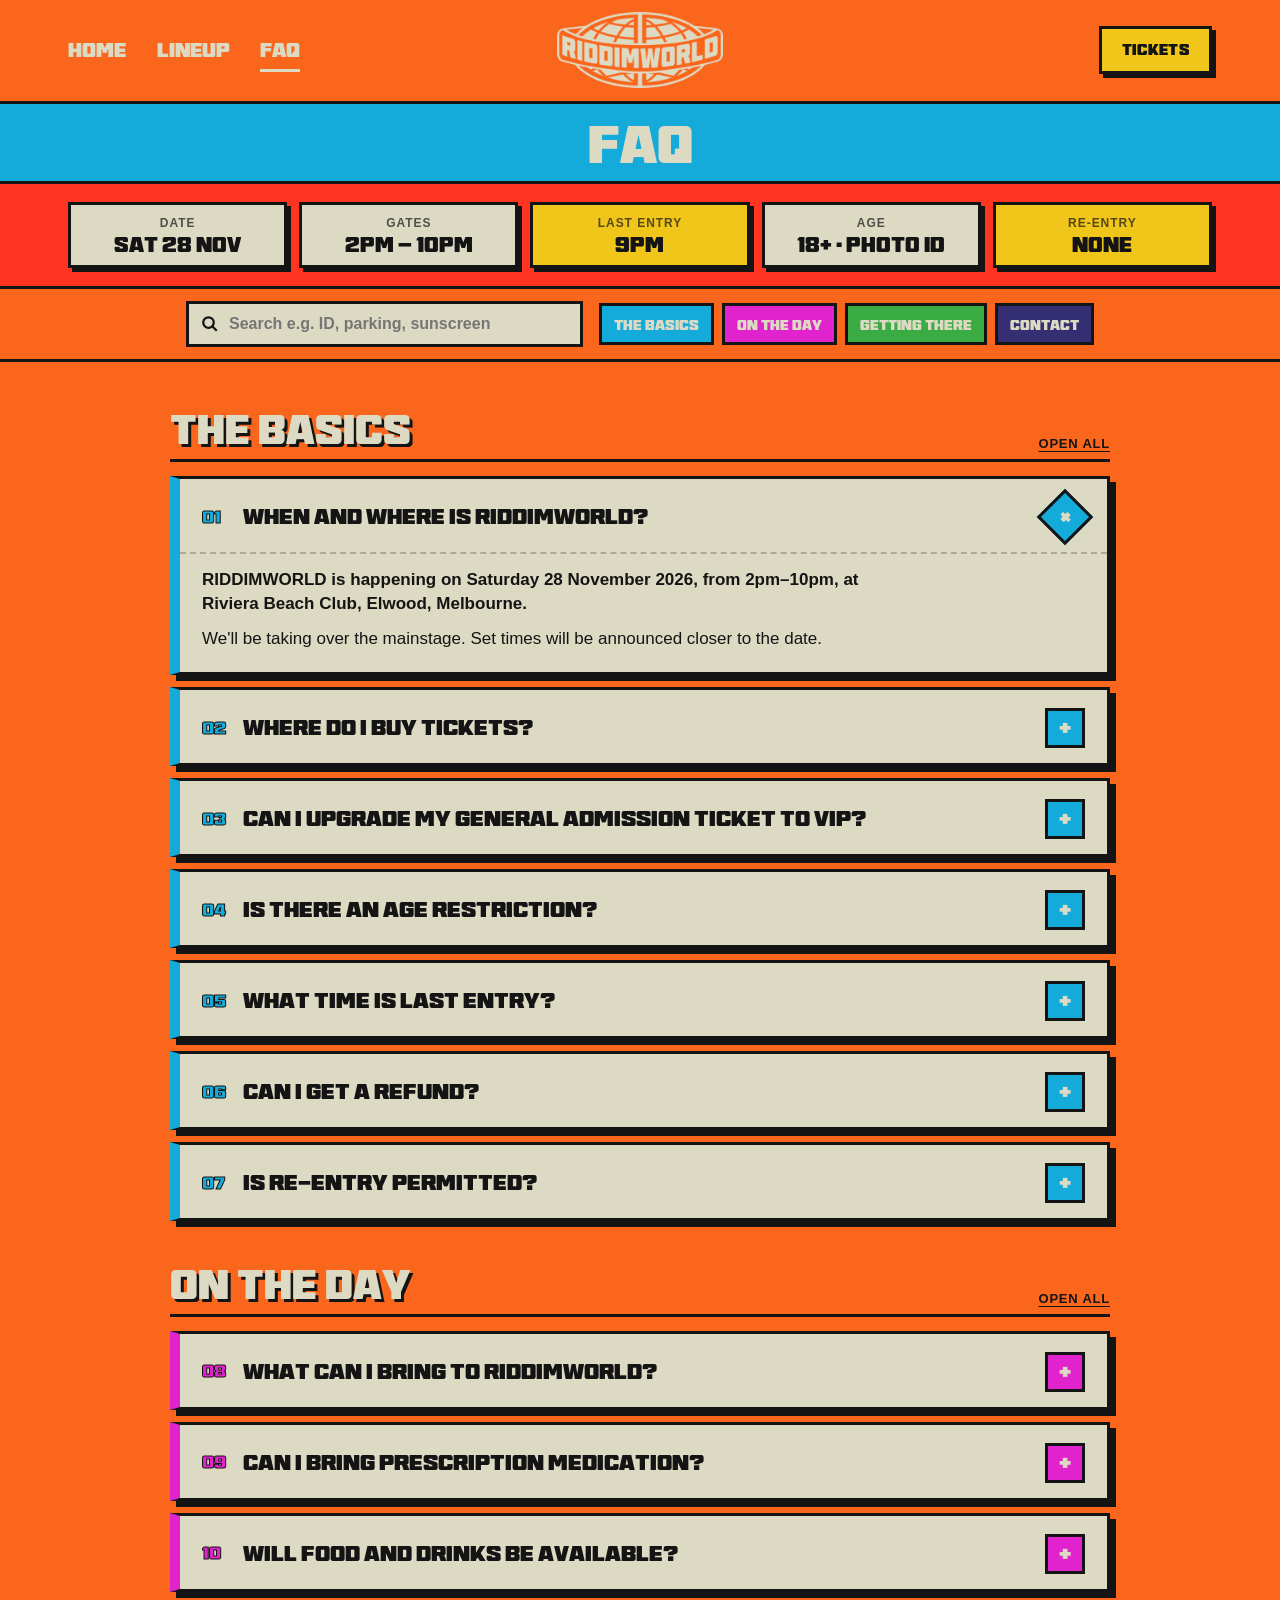
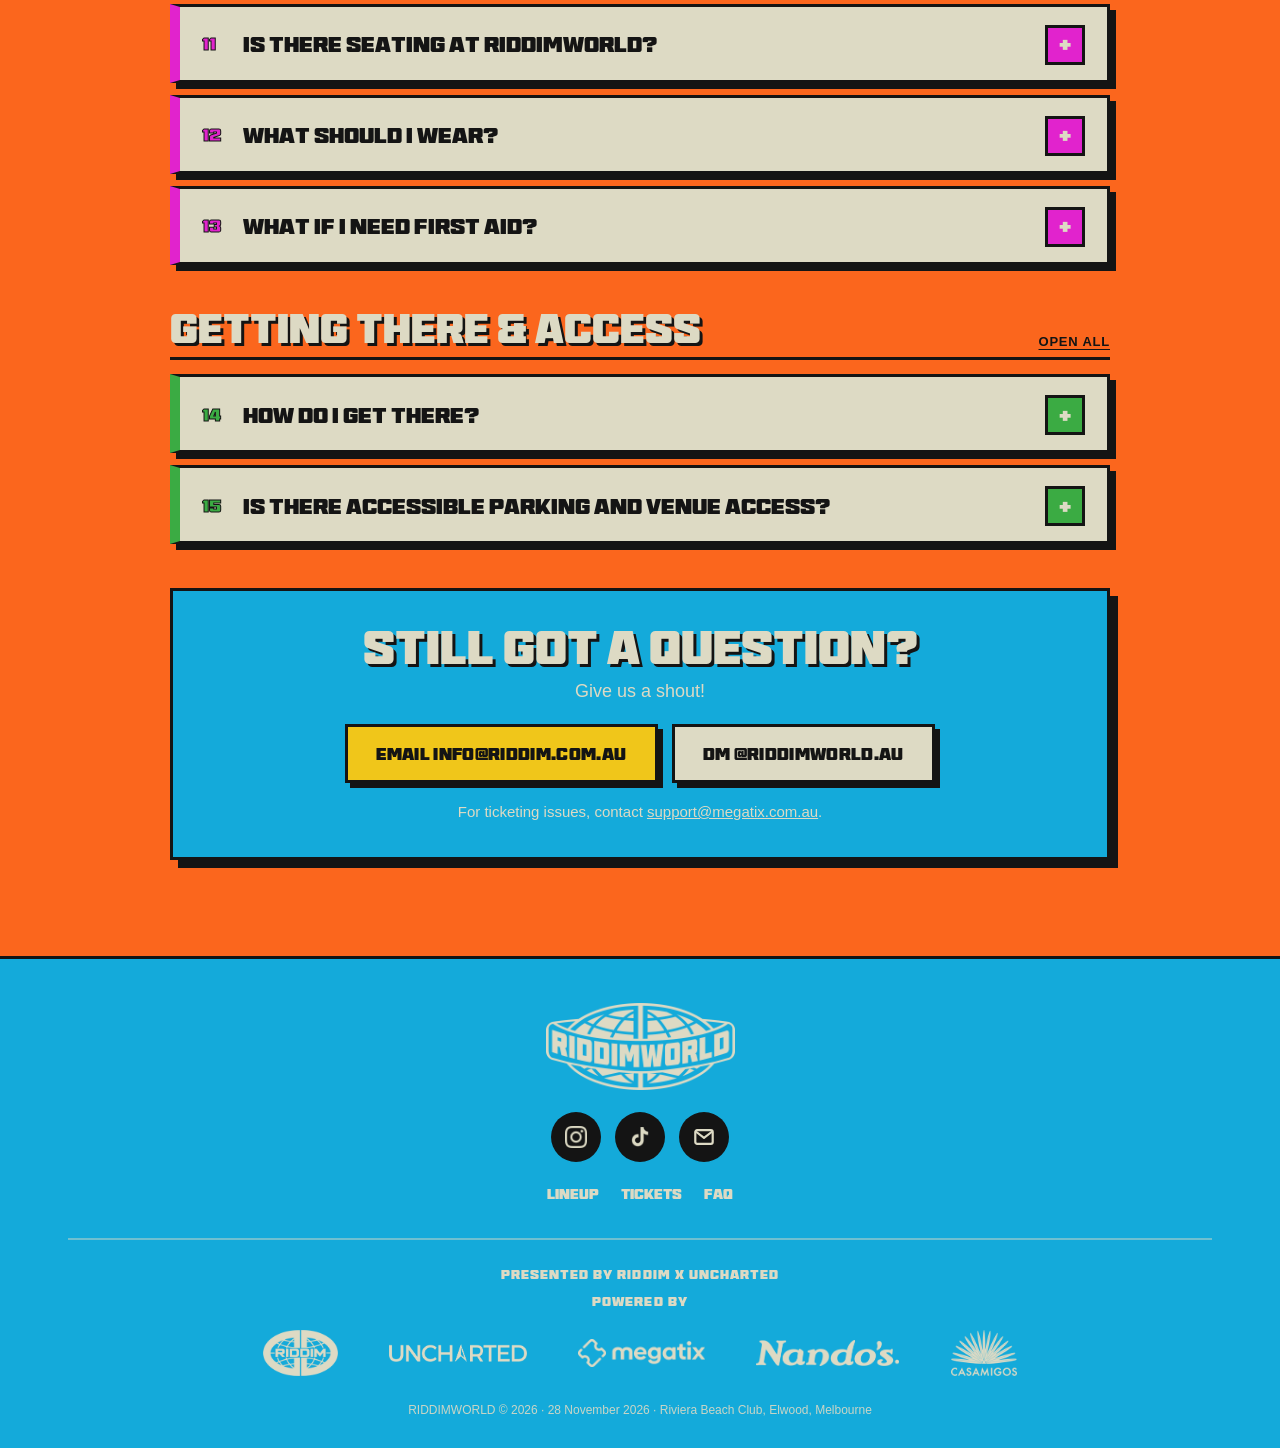
==== commit b5de868c: "FAQ: Meron's updates - no door sales in tickets answer, new GA to VIP upgrade question Co-Authored-B" ====
--- a/faq.html
+++ b/faq.html
@@ -16,7 +16,7 @@
   <link rel="icon" type="image/png" href="assets/favicon.png">
   <link rel="apple-touch-icon" href="assets/apple-touch-icon.png">
   <link rel="preload" href="assets/fonts/BTBrikXL.woff" as="font" type="font/woff" crossorigin>
-  <link rel="stylesheet" href="styles.css?v=faq2">
+  <link rel="stylesheet" href="styles.css?v=faq3">
 </head>
 <body>
 
@@ -75,22 +75,26 @@
             </details>
             <details class="faq-item">
               <summary><i>02</i>Where do I buy tickets?</summary>
-              <div class="answer"><p>Tickets are only available through our <a href="tickets.html"><u>tickets page</u></a>, powered by Megatix.</p><p>Avoid third-party resellers. We can't guarantee tickets purchased elsewhere.</p><p class="fx-inline-cta"><a class="btn" href="tickets.html">Buy Tickets</a></p></div>
-            </details>
-            <details class="faq-item">
-              <summary><i>03</i>Is there an age restriction?</summary>
+              <div class="answer"><p>All tickets are available online only through our <a href="tickets.html"><u>tickets page</u></a>, powered by Megatix.</p><p>Tickets will remain on sale until the event sells out. <strong>There will be no tickets available at the door.</strong></p><p>Avoid third-party resellers. We can't guarantee tickets purchased elsewhere.</p><p class="fx-inline-cta"><a class="btn" href="tickets.html">Buy Tickets</a></p></div>
+            </details>
+            <details class="faq-item">
+              <summary><i>03</i>Can I upgrade my General Admission ticket to VIP?</summary>
+              <div class="answer"><p>Yes! You can upgrade your existing General Admission ticket to VIP through the Megatix platform.</p><p>Simply create an account or log in using the email address you used to purchase your tickets. You should then be able to access your order and upgrade your tickets.</p><p>Upgrades are available until VIP tickets sell out.</p></div>
+            </details>
+            <details class="faq-item">
+              <summary><i>04</i>Is there an age restriction?</summary>
               <div class="answer"><p>Yes, RIDDIMWORLD is strictly 18+.</p><p>You'll need to bring valid physical photo ID. Accepted ID includes an Australian or international driver's licence, learner permit, passport or state/territory proof of age card.</p><p class="fx-callout"><strong>No ID, no entry.</strong></p></div>
             </details>
             <details class="faq-item">
-              <summary><i>04</i>What time is last entry?</summary>
+              <summary><i>05</i>What time is last entry?</summary>
               <div class="answer"><p><strong>Last entry is 9pm.</strong> Make sure you arrive before then!</p></div>
             </details>
             <details class="faq-item">
-              <summary><i>05</i>Can I get a refund?</summary>
+              <summary><i>06</i>Can I get a refund?</summary>
               <div class="answer"><p>All ticket sales are final. Refunds won't be provided for change of mind or inability to attend.</p><p>Refunds may be available if you selected Refundable Ticket Protection at checkout, subject to XCover's terms and conditions.</p><p>If you didn't purchase this protection, refunds will only be provided where required under Australian Consumer Law or in the event of a cancellation or other circumstances where a refund is required by law.</p><p>For more information, please refer to your XCover policy.</p></div>
             </details>
             <details class="faq-item">
-              <summary><i>06</i>Is re-entry permitted?</summary>
+              <summary><i>07</i>Is re-entry permitted?</summary>
               <div class="answer"><p>No. RIDDIMWORLD has a strict no re-entry policy. Once you leave the festival, you won't be able to come back in, so plan accordingly.</p></div>
             </details>
           </div>
@@ -101,7 +105,7 @@
           <div class="fx-group-head"><h2>On the Day</h2><button class="fx-toggle" type="button">Open all</button></div>
           <div class="faq-list">
             <details class="faq-item">
-              <summary><i>07</i>What can I bring to RIDDIMWORLD?</summary>
+              <summary><i>08</i>What can I bring to RIDDIMWORLD?</summary>
               <div class="answer">
                 <p>A few things to keep in mind before heading down:</p>
                 <div class="fx-split">
@@ -118,23 +122,23 @@
               </div>
             </details>
             <details class="faq-item">
-              <summary><i>08</i>Can I bring prescription medication?</summary>
+              <summary><i>09</i>Can I bring prescription medication?</summary>
               <div class="answer"><p>Yes, but it must be in its original packaging, with the pharmacy label clearly showing your name.</p><p>Please only bring the amount you need for the duration of the event. Medication that doesn't meet these requirements may not be permitted inside.</p></div>
             </details>
             <details class="faq-item">
-              <summary><i>09</i>Will food and drinks be available?</summary>
+              <summary><i>10</i>Will food and drinks be available?</summary>
               <div class="answer"><p>Yes! Food and beverage options will be available throughout the venue.</p></div>
             </details>
             <details class="faq-item">
-              <summary><i>10</i>Is there seating at RIDDIMWORLD?</summary>
+              <summary><i>11</i>Is there seating at RIDDIMWORLD?</summary>
               <div class="answer"><p>RIDDIMWORLD is a standing-only festival, with no reserved or dedicated seating in the General Admission areas.</p><p>Please note that portable chairs and other seating are not permitted inside the venue.</p></div>
             </details>
             <details class="faq-item">
-              <summary><i>11</i>What should I wear?</summary>
+              <summary><i>12</i>What should I wear?</summary>
               <div class="answer"><p>RIDDIMWORLD is an outdoor festival, so come dressed for a day in the sun!</p><p>We recommend festival fits, breathable clothing and comfortable footwear like sneakers. You'll be on your feet dancing throughout the day.</p></div>
             </details>
             <details class="faq-item">
-              <summary><i>12</i>What if I need first aid?</summary>
+              <summary><i>13</i>What if I need first aid?</summary>
               <div class="answer"><p>First responders will be onsite throughout the festival. Any security staff member can direct you to First Aid if needed.</p></div>
             </details>
           </div>
@@ -145,7 +149,7 @@
           <div class="fx-group-head"><h2>Getting There &amp; Access</h2><button class="fx-toggle" type="button">Open all</button></div>
           <div class="faq-list">
             <details class="faq-item">
-              <summary><i>13</i>How do I get there?</summary>
+              <summary><i>14</i>How do I get there?</summary>
               <div class="answer">
                 <p>RIDDIMWORLD is taking place at Riviera Beach Club, <a href="https://www.google.com/maps/search/?api=1&amp;query=42B+Marine+Parade+Elwood+VIC+3184" target="_blank" rel="noopener"><u>42B Marine Parade, Elwood VIC 3184</u></a>.</p>
                 <div class="fx-cards">
@@ -170,7 +174,7 @@
               </div>
             </details>
             <details class="faq-item">
-              <summary><i>14</i>Is there accessible parking and venue access?</summary>
+              <summary><i>15</i>Is there accessible parking and venue access?</summary>
               <div class="answer"><p>The event grounds are wheelchair accessible, with a mix of grass and concrete areas. Please keep in mind that the grass may become soft or muddy if it rains.</p><p>Accessible parking must be arranged directly with Riviera Beach Club in advance. It cannot be organised on event day. Please contact <a href="mailto:info@rivierabeachclub.com.au"><u>info@rivierabeachclub.com.au</u></a> to make arrangements.</p><p>A dedicated accessible toilet is located to the right of the mainstage.</p><p>Companion Card holders are entitled to an additional ticket for their carer. Please bring your Companion Card alongside your event ticket.</p><p>Please note that the VIP area is located upstairs and accessed via stairs.</p></div>
             </details>
           </div>
--- a/styles.css
+++ b/styles.css
@@ -179,6 +179,7 @@
 
 /* ---------- Tickets page ---------- */
 .ticket-banner { height: clamp(170px, 28vw, 400px); background: #f2d6a8 url("assets/stage-banner.webp") center 65% / cover no-repeat; }
+.ticket-banner + .band { border-top: 3px solid var(--ink); } /* keep the line between the tickets banner and its title band */
 .tickets { padding: 36px 0 72px; }
 .chips { display: flex; flex-wrap: wrap; justify-content: center; gap: 10px; margin-bottom: 28px; }
 .chip {
